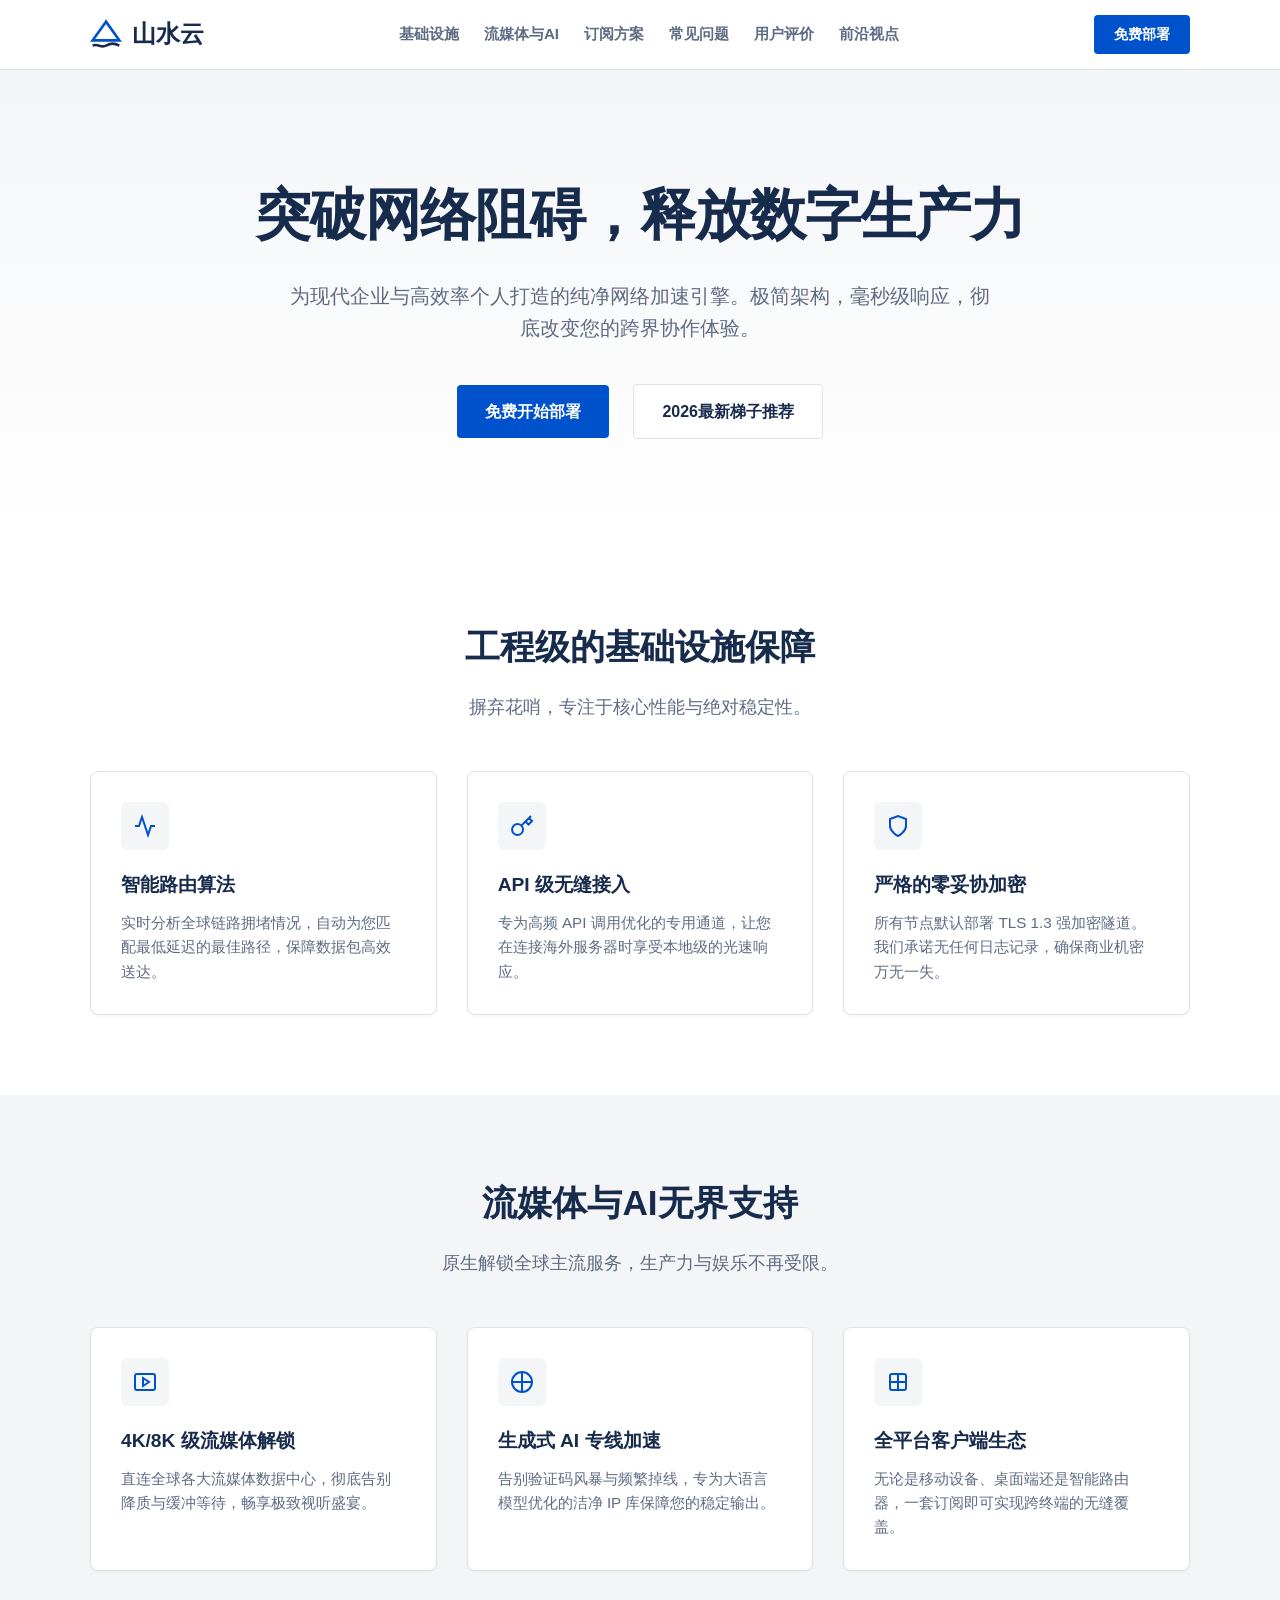
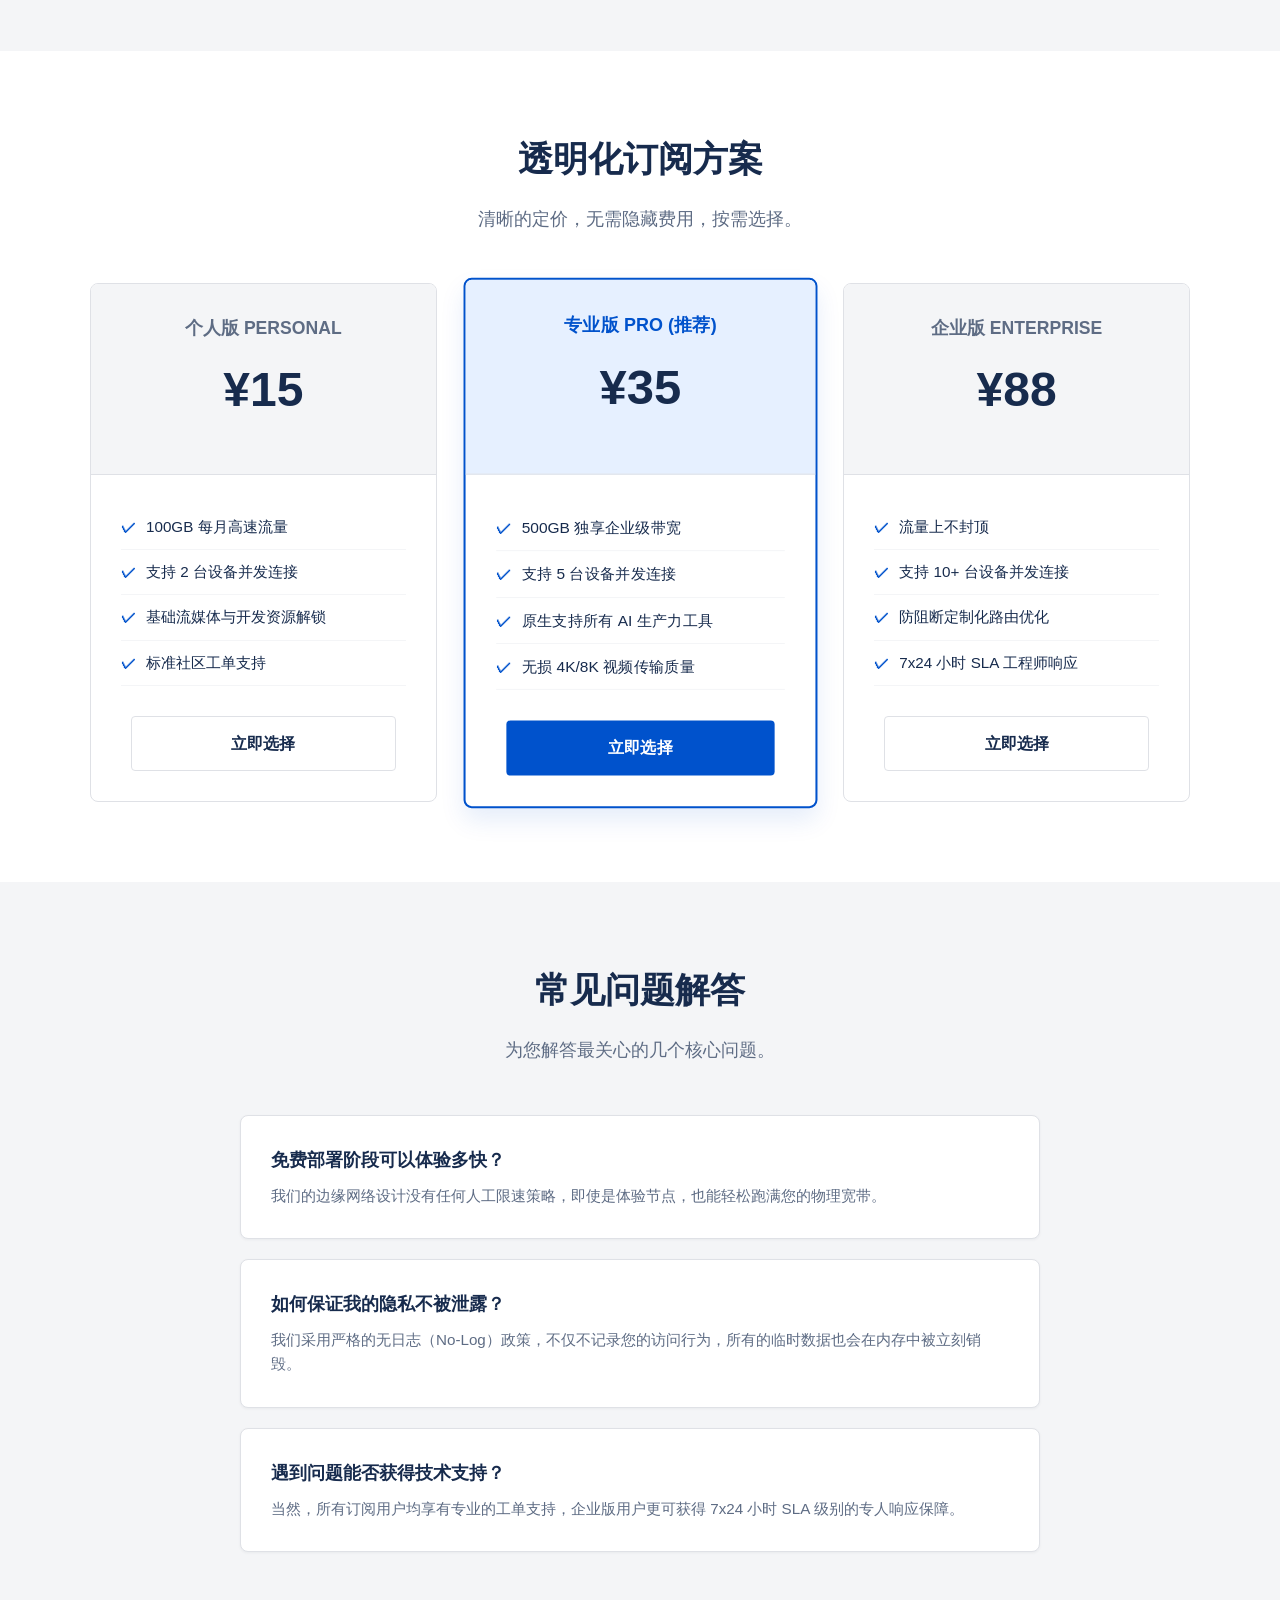
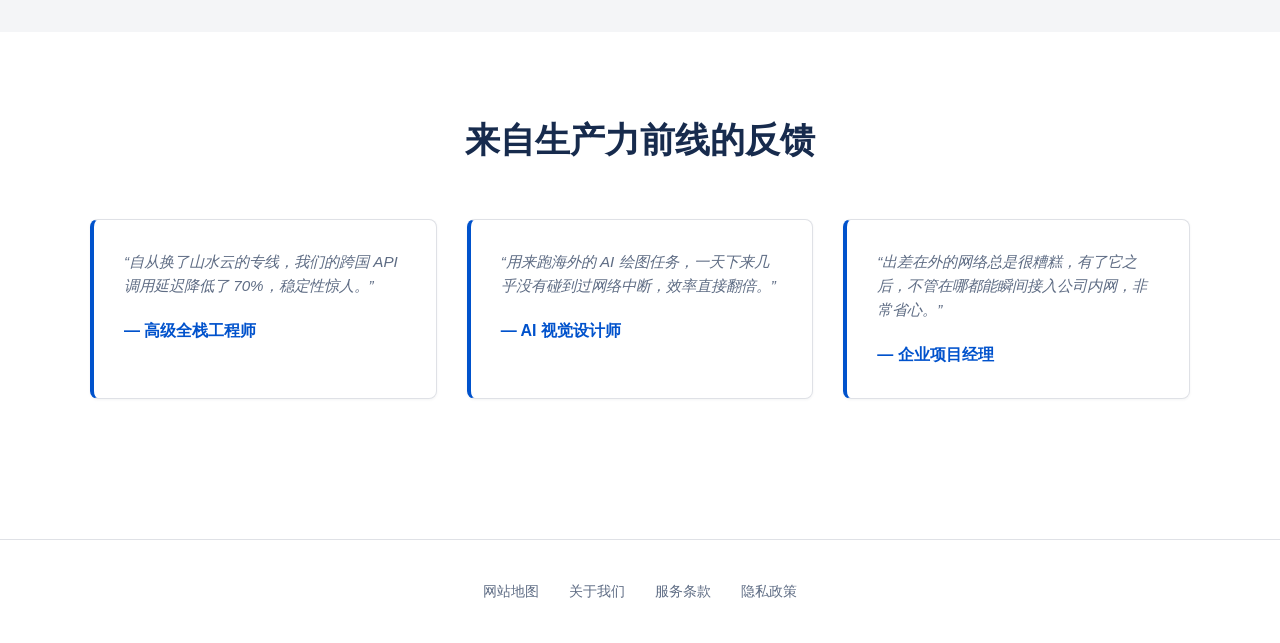
==== index.html @ 3bf4a85d "Initial commit - SEO optimized landing pages" ====
﻿<!DOCTYPE html>
<html lang="zh-CN">
<head>
    <meta charset="UTF-8">
    <meta name="viewport" content="width=device-width, initial-scale=1.0">
    
    <link rel="stylesheet" href="style.css">
    <title>山水云 - 专为跨国协作与研发团队打造的企业级网络基石</title>
    <meta name="description" content="山水云提供工程级的网络加速体验。专为研发团队、跨国企业打造，支持极速秒开、流媒体解锁。基于零信任架构与智能路由，为您提供2026年稳定可靠的机场推荐首选方案。">
    <meta name="keywords" content="山水云, 企业级网络加速, 跨国网络优化, 极速秒开, 零信任网络, 机场推荐">
    <meta property="og:title" content="山水云 - 专为跨国协作与研发团队打造的企业级网络基石">
    <meta property="og:description" content="山水云提供工程级的网络加速体验。专为研发团队、跨国企业打造，支持极速秒开、流媒体解锁。基于零信任架构与智能路由，为您提供2026年稳定可靠的机场推荐首选方案。">
    <meta property="og:type" content="website">
    <meta property="og:url" content="https://shanshuicloud.click/">
    <meta property="og:image" content="https://shanshuicloud.click/og-image.jpg">
    <script type="application/ld+json">
    {
      "@context": "https://schema.org/",
      "@type": "Product",
      "name": "山水云",
      "description": "山水云提供工程级的网络加速体验。专为研发团队、跨国企业打造，支持极速秒开、流媒体解锁。基于零信任架构与智能路由，为您提供2026年稳定可靠的机场推荐首选方案。",
      "brand": { "@type": "Brand", "name": "山水云" },
      "offers": { "@type": "AggregateOffer", "lowPrice": "15.00", "highPrice": "88.00", "priceCurrency": "CNY" }
    }
    </script>
</head>
<body>
    <header class="top-nav">
        <div class="container nav-inner">
            <a href="index.html" class="logo-block">
                <svg class="logo-icon" viewBox="0 0 24 24" fill="none" stroke="#0052CC" stroke-width="2"><title>山水云</title>
                    <path d="M12 2L2 16h20L12 2z"/>
                    <path d="M2 20c4-2 6 2 10 0s6-2 10 0" stroke="#172B4D"/>
                </svg>
                山水云
            </a>
            <nav class="main-menu">
                <a href="#features">基础设施</a>
                <a href="#media-ai">流媒体与AI</a>
                <a href="#pricing">订阅方案</a>
                <a href="#faq">常见问题</a>
                <a href="#testimonials">用户评价</a>
                <a href="insights.html">前沿视点</a>
            </nav>
            <a href="https://ww012.twilightaff.com/#/?code=A56DH1Af" rel="nofollow" target="_blank" class="btn-nav-cta">免费部署</a>
        </div>
    </header>

    <main>
        <section class="hero-clean">
            <div class="container">
                <h1>突破网络阻碍，释放数字生产力</h1>
                <p>为现代企业与高效率个人打造的纯净网络加速引擎。极简架构，毫秒级响应，彻底改变您的跨界协作体验。</p>
                <div>
                    <a href="https://ww012.twilightaff.com/#/?code=A56DH1Af" rel="nofollow" target="_blank" class="btn-saas btn-primary">免费开始部署</a>
                    <a href="https://tizilab.net/paihang/" target="_blank" class="btn-saas btn-seo">2026最新梯子推荐</a>
                </div>
            </div>
        </section>

        <!-- Core Features -->
        <section id="features" class="section">
            <div class="container">
                <div class="section-head">
                    <h2>工程级的基础设施保障</h2>
                    <p>摒弃花哨，专注于核心性能与绝对稳定性。</p>
                </div>
                <div class="grid-3">
                    <div class="saas-card">
                        <div class="icon-wrap"><svg width="24" height="24" viewBox="0 0 24 24" fill="none" stroke="#0052CC" stroke-width="2"><polyline points="22 12 18 12 15 21 9 3 6 12 2 12"></polyline></svg></div>
                        <h3>智能路由算法</h3>
                        <p>实时分析全球链路拥堵情况，自动为您匹配最低延迟的最佳路径，保障数据包高效送达。</p>
                    </div>
                    <div class="saas-card">
                        <div class="icon-wrap"><svg width="24" height="24" viewBox="0 0 24 24" fill="none" stroke="#0052CC" stroke-width="2"><path d="M21 2l-2 2m-7.61 7.61a5.5 5.5 0 1 1-7.778 7.778 5.5 5.5 0 0 1 7.777-7.777zm0 0L15.5 7.5m0 0l3 3L22 7l-3-3m-3.5 3.5L19 4"></path></svg></div>
                        <h3>API 级无缝接入</h3>
                        <p>专为高频 API 调用优化的专用通道，让您在连接海外服务器时享受本地级的光速响应。</p>
                    </div>
                    <div class="saas-card">
                        <div class="icon-wrap"><svg width="24" height="24" viewBox="0 0 24 24" fill="none" stroke="#0052CC" stroke-width="2"><path d="M12 22s8-4 8-10V5l-8-3-8 3v7c0 6 8 10 8 10z"></path></svg></div>
                        <h3>严格的零妥协加密</h3>
                        <p>所有节点默认部署 TLS 1.3 强加密隧道。我们承诺无任何日志记录，确保商业机密万无一失。</p>
                    </div>
                </div>
            </div>
        </section>

        <!-- Streaming and AI -->
        <section id="media-ai" class="section" style="background: var(--bg-light);">
            <div class="container">
                <div class="section-head">
                    <h2>流媒体与AI无界支持</h2>
                    <p>原生解锁全球主流服务，生产力与娱乐不再受限。</p>
                </div>
                <div class="grid-3">
                    <div class="saas-card">
                        <div class="icon-wrap"><svg width="24" height="24" viewBox="0 0 24 24" fill="none" stroke="#0052CC" stroke-width="2"><rect x="2" y="4" width="20" height="16" rx="2"/><polygon points="10 8 16 12 10 16 10 8"/></svg></div>
                        <h3>4K/8K 级流媒体解锁</h3>
                        <p>直连全球各大流媒体数据中心，彻底告别降质与缓冲等待，畅享极致视听盛宴。</p>
                    </div>
                    <div class="saas-card">
                        <div class="icon-wrap"><svg width="24" height="24" viewBox="0 0 24 24" fill="none" stroke="#0052CC" stroke-width="2"><circle cx="12" cy="12" r="10"/><path d="M12 2v20M2 12h20"/></svg></div>
                        <h3>生成式 AI 专线加速</h3>
                        <p>告别验证码风暴与频繁掉线，专为大语言模型优化的洁净 IP 库保障您的稳定输出。</p>
                    </div>
                    <div class="saas-card">
                        <div class="icon-wrap"><svg width="24" height="24" viewBox="0 0 24 24" fill="none" stroke="#0052CC" stroke-width="2"><rect x="4" y="4" width="16" height="16" rx="2"/><path d="M4 12h16M12 4v16"/></svg></div>
                        <h3>全平台客户端生态</h3>
                        <p>无论是移动设备、桌面端还是智能路由器，一套订阅即可实现跨终端的无缝覆盖。</p>
                    </div>
                </div>
            </div>
        </section>

        <!-- Pricing -->
        <section id="pricing" class="section">
            <div class="container">
                <div class="section-head">
                    <h2>透明化订阅方案</h2>
                    <p>清晰的定价，无需隐藏费用，按需选择。</p>
                </div>
                <div class="grid-3">
                    <div class="pricing-tier">
                        <div class="tier-head">
                            <div class="tier-name">个人版 Personal</div>
                            <div class="tier-price">¥15</div>
                        </div>
                        <div class="tier-body">
                            <ul>
                                <li>100GB 每月高速流量</li>
                                <li>支持 2 台设备并发连接</li>
                                <li>基础流媒体与开发资源解锁</li>
                                <li>标准社区工单支持</li>
                            </ul>
                            <a href="https://ww012.twilightaff.com/#/?code=A56DH1Af" rel="nofollow" target="_blank" class="btn-saas btn-seo" style="display:block; text-align:center;">立即选择</a>
                        </div>
                    </div>
                    <div class="pricing-tier popular">
                        <div class="tier-head">
                            <div class="tier-name" style="color:var(--tech-blue)">专业版 Pro (推荐)</div>
                            <div class="tier-price">¥35</div>
                        </div>
                        <div class="tier-body">
                            <ul>
                                <li>500GB 独享企业级带宽</li>
                                <li>支持 5 台设备并发连接</li>
                                <li>原生支持所有 AI 生产力工具</li>
                                <li>无损 4K/8K 视频传输质量</li>
                            </ul>
                            <a href="https://ww012.twilightaff.com/#/?code=A56DH1Af" rel="nofollow" target="_blank" class="btn-saas btn-primary" style="display:block; text-align:center;">立即选择</a>
                        </div>
                    </div>
                    <div class="pricing-tier">
                        <div class="tier-head">
                            <div class="tier-name">企业版 Enterprise</div>
                            <div class="tier-price">¥88</div>
                        </div>
                        <div class="tier-body">
                            <ul>
                                <li>流量上不封顶</li>
                                <li>支持 10+ 台设备并发连接</li>
                                <li>防阻断定制化路由优化</li>
                                <li>7x24 小时 SLA 工程师响应</li>
                            </ul>
                            <a href="https://ww012.twilightaff.com/#/?code=A56DH1Af" rel="nofollow" target="_blank" class="btn-saas btn-seo" style="display:block; text-align:center;">立即选择</a>
                        </div>
                    </div>
                </div>
            </div>
        </section>

        <!-- FAQ -->
        <section id="faq" class="section" style="background: var(--bg-light);">
            <div class="container">
                <div class="section-head">
                    <h2>常见问题解答</h2>
                    <p>为您解答最关心的几个核心问题。</p>
                </div>
                <div style="max-width: 800px; margin: 0 auto; display: flex; flex-direction: column; gap: 20px;">
                    <div class="saas-card">
                        <h4 style="margin: 0 0 10px; font-size: 1.1rem;">免费部署阶段可以体验多快？</h4>
                        <p>我们的边缘网络设计没有任何人工限速策略，即使是体验节点，也能轻松跑满您的物理宽带。</p>
                    </div>
                    <div class="saas-card">
                        <h4 style="margin: 0 0 10px; font-size: 1.1rem;">如何保证我的隐私不被泄露？</h4>
                        <p>我们采用严格的无日志（No-Log）政策，不仅不记录您的访问行为，所有的临时数据也会在内存中被立刻销毁。</p>
                    </div>
                    <div class="saas-card">
                        <h4 style="margin: 0 0 10px; font-size: 1.1rem;">遇到问题能否获得技术支持？</h4>
                        <p>当然，所有订阅用户均享有专业的工单支持，企业版用户更可获得 7x24 小时 SLA 级别的专人响应保障。</p>
                    </div>
                </div>
            </div>
        </section>

        <!-- Testimonials -->
        <section id="testimonials" class="section">
            <div class="container">
                <div class="section-head">
                    <h2>来自生产力前线的反馈</h2>
                </div>
                <div class="grid-3">
                    <div class="saas-card" style="border-left: 4px solid var(--tech-blue);">
                        <p style="font-style: italic; margin-bottom: 20px;">“自从换了山水云的专线，我们的跨国 API 调用延迟降低了 70%，稳定性惊人。”</p>
                        <h4 style="margin: 0; color: var(--tech-blue);">— 高级全栈工程师</h4>
                    </div>
                    <div class="saas-card" style="border-left: 4px solid var(--tech-blue);">
                        <p style="font-style: italic; margin-bottom: 20px;">“用来跑海外的 AI 绘图任务，一天下来几乎没有碰到过网络中断，效率直接翻倍。”</p>
                        <h4 style="margin: 0; color: var(--tech-blue);">— AI 视觉设计师</h4>
                    </div>
                    <div class="saas-card" style="border-left: 4px solid var(--tech-blue);">
                        <p style="font-style: italic; margin-bottom: 20px;">“出差在外的网络总是很糟糕，有了它之后，不管在哪都能瞬间接入公司内网，非常省心。”</p>
                        <h4 style="margin: 0; color: var(--tech-blue);">— 企业项目经理</h4>
                    </div>
                </div>
            </div>
        </section>

    </main>

    <footer class="footer-clean">
        <div class="container footer-links">
            <a href="sitemap.html" target="_blank">网站地图</a>
            <a href="about.html" target="_blank">关于我们</a>
            <a href="terms.html" target="_blank">服务条款</a>
            <a href="privacy.html" target="_blank">隐私政策</a>
        </div>
    </footer>
</body>
</html>
---- style.css ----
/* E:\1落地页\落地页\山水云\shanshuicloud.click\style.css */
:root {
    --tech-blue: #0052CC;
    --tech-blue-hover: #0043A6;
    --bg-light: #F4F5F7;
    --text-main: #172B4D;
    --text-muted: #5E6C84;
    --border: #DFE1E6;
}
* { box-sizing: border-box; }
body {
    margin: 0; padding: 0;
    font-family: -apple-system, BlinkMacSystemFont, "Segoe UI", Roboto, Helvetica, Arial, sans-serif;
    background-color: white;
    color: var(--text-main);
    line-height: 1.6;
}
a { text-decoration: none; color: var(--tech-blue); }
.container { max-width: 1140px; margin: 0 auto; padding: 0 20px; }

/* Clean SaaS Header */
.top-nav { position: sticky; top: 0; z-index: 1000; padding: 15px 0; border-bottom: 1px solid var(--border); background: rgba(255,255,255,0.95); backdrop-filter: blur(10px); }
.nav-inner { display: flex; justify-content: space-between; align-items: center; width: 100%; }
.logo-block { display: flex; align-items: center; gap: 10px; font-weight: 700; font-size: 24px; color: var(--text-main); }
.logo-icon { width: 32px; height: 32px; }
.main-menu { display: flex; gap: 25px; align-items: center; }
.main-menu a { color: var(--text-muted); font-weight: 600; font-size: 0.95rem; transition: color 0.2s; }
.main-menu a:hover { color: var(--tech-blue); }
.btn-nav-cta { background: var(--tech-blue); color: white; padding: 8px 20px; border-radius: 4px; font-weight: 700; font-size: 0.9rem; transition: 0.2s; }
.btn-nav-cta:hover { background: var(--tech-blue-hover); color: white; box-shadow: 0 4px 12px rgba(0,82,204,0.3); }
@media (max-width: 768px) { .main-menu { display: none; } }

/* Hero */
.hero-clean { padding: 100px 0; background: linear-gradient(180deg, var(--bg-light) 0%, white 100%); text-align: center; }
.hero-clean h1 { font-size: 3.5rem; letter-spacing: -1px; margin: 0 0 20px; font-weight: 800; color: var(--text-main); }
.hero-clean p { font-size: 1.25rem; color: var(--text-muted); max-width: 700px; margin: 0 auto 40px; }

/* Buttons */
.btn-saas { display: inline-block; padding: 14px 28px; font-size: 1rem; font-weight: 600; border-radius: 4px; transition: background 0.2s, box-shadow 0.2s; margin: 0 10px; }
.btn-primary { background: var(--tech-blue); color: white; border: none; }
.btn-primary:hover { background: var(--tech-blue-hover); color: white; box-shadow: 0 4px 12px rgba(0,82,204,0.3); }
.btn-seo { background: white; color: var(--text-main); border: 1px solid var(--border); }
.btn-seo:hover { background: var(--bg-light); box-shadow: 0 2px 5px rgba(0,0,0,0.05); }

/* Section Standard */
.section { padding: 80px 0; }
.section-head { text-align: center; margin-bottom: 50px; }
.section-head h2 { font-size: 2.2rem; margin: 0 0 10px; }
.section-head p { color: var(--text-muted); font-size: 1.1rem; }

/* Precision Grid */
.grid-3 { display: grid; grid-template-columns: repeat(auto-fit, minmax(300px, 1fr)); gap: 30px; }
.saas-card {
    background: white; border: 1px solid var(--border); border-radius: 8px; padding: 30px;
    box-shadow: 0 1px 3px rgba(9, 30, 66, 0.05); transition: transform 0.2s, box-shadow 0.2s;
}
.saas-card:hover { transform: translateY(-3px); box-shadow: 0 8px 16px rgba(9, 30, 66, 0.1); }
.icon-wrap { width: 48px; height: 48px; background: var(--bg-light); border-radius: 6px; display: flex; align-items: center; justify-content: center; margin-bottom: 20px; }
.saas-card h3 { font-size: 1.2rem; margin: 0 0 10px; }
.saas-card p { color: var(--text-muted); margin: 0; font-size: 0.95rem; }

/* Pricing */
.pricing-tier { border: 1px solid var(--border); border-radius: 8px; overflow: hidden; display: flex; flex-direction: column; background: white; }
.pricing-tier.popular { border: 2px solid var(--tech-blue); transform: scale(1.02); box-shadow: 0 12px 24px rgba(0,82,204,0.1); }
.tier-head { padding: 30px; text-align: center; border-bottom: 1px solid var(--border); background: var(--bg-light); }
.pricing-tier.popular .tier-head { background: #E6F0FF; }
.tier-name { font-size: 1.1rem; font-weight: 700; color: var(--text-muted); text-transform: uppercase; margin-bottom: 10px; }
.tier-price { font-size: 3rem; font-weight: 800; color: var(--text-main); margin-bottom: 15px; }
.tier-body { padding: 30px; flex: 1; }
.tier-body ul { list-style: none; padding: 0; margin: 0 0 30px; }
.tier-body li { padding: 10px 0; color: var(--text-main); display: flex; align-items: center; gap: 10px; font-size: 0.95rem; border-bottom: 1px solid var(--bg-light); }
.tier-body li::before { content: '✓'; color: var(--tech-blue); font-weight: bold; }

/* Simple Footer */
.footer-clean { border-top: 1px solid var(--border); padding: 40px 0; margin-top: 60px; }
.footer-links { display: flex; justify-content: center; gap: 30px; }
.footer-links a { color: var(--text-muted); font-size: 0.9rem; }
.footer-links a:hover { color: var(--tech-blue); }

@media (max-width: 768px) {
    .hero-clean h1 { font-size: 2.2rem; }
    .btn-saas { display: block; width: 100%; margin: 10px 0; }
    .pricing-tier.popular { transform: none; }
}

.article-body a { color: #0052CC; text-decoration: underline; font-weight: bold; }
.article-body a:visited { color: #0052CC; }
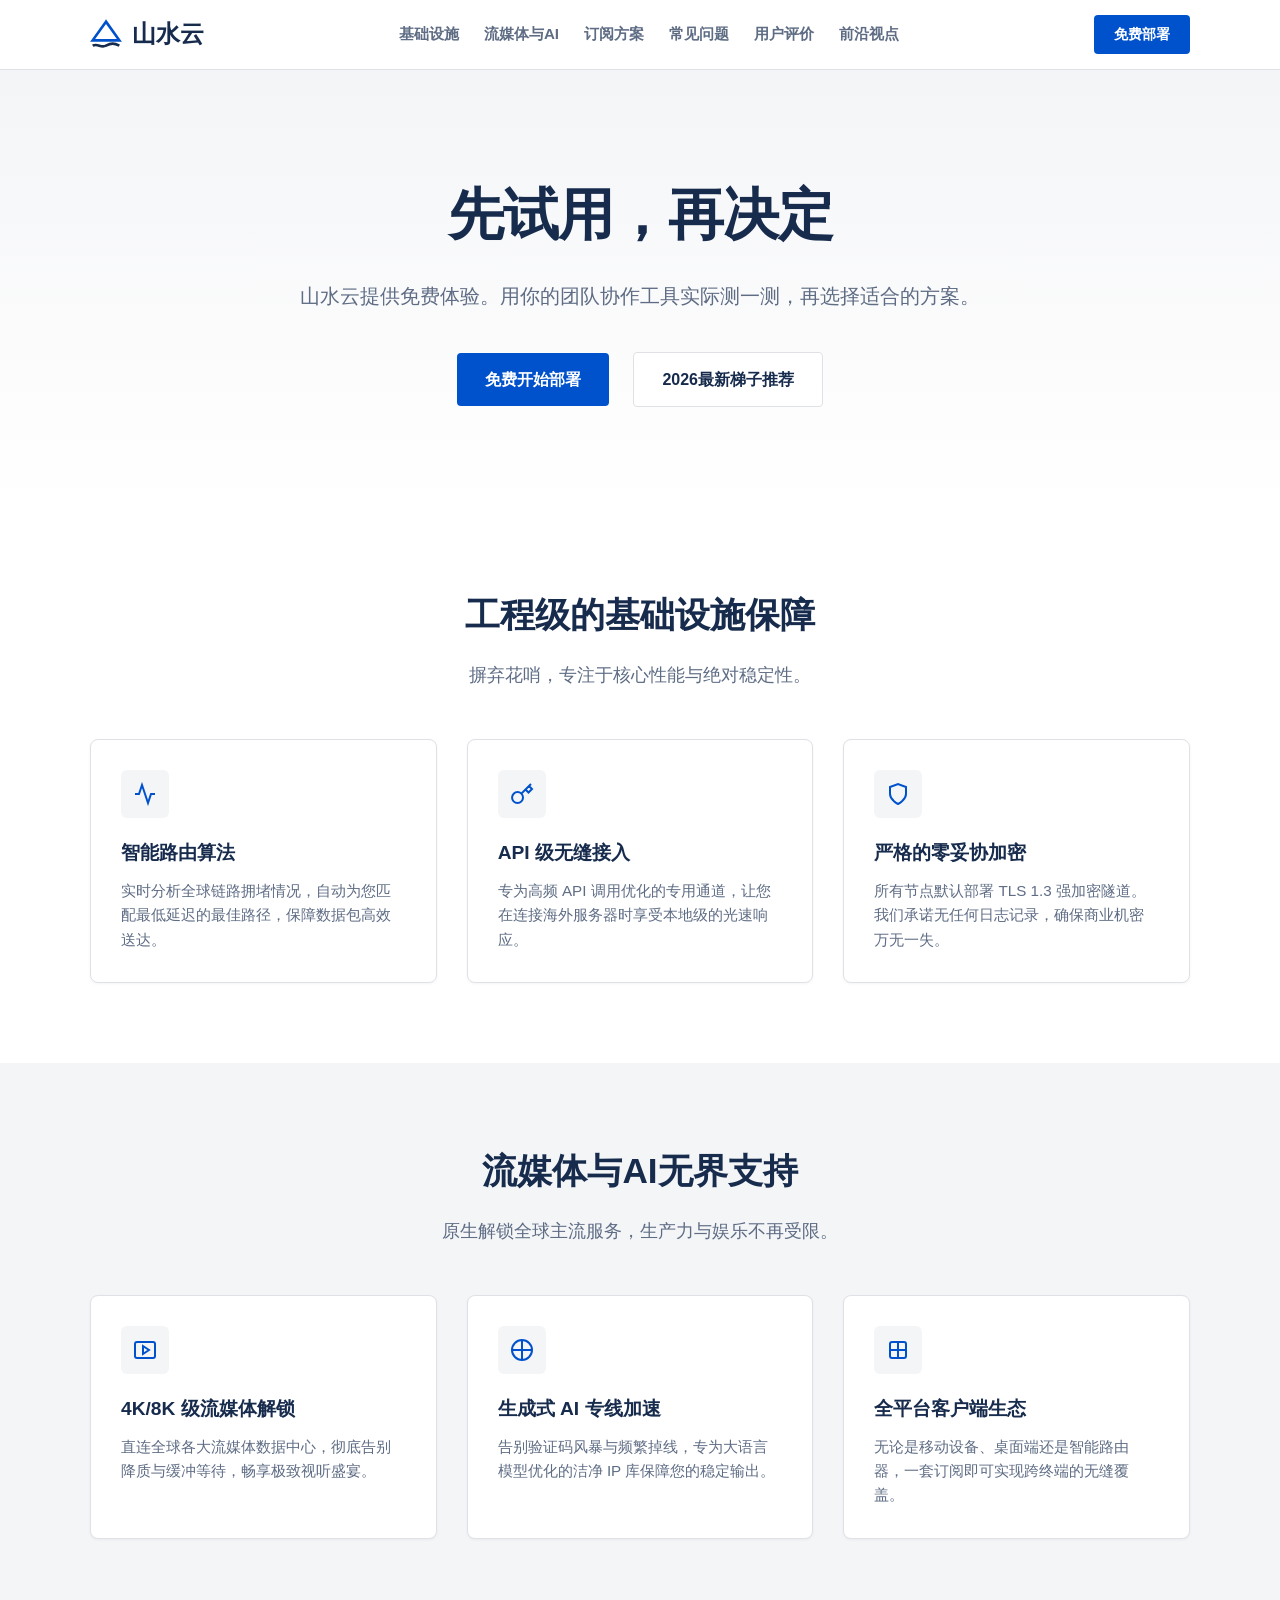
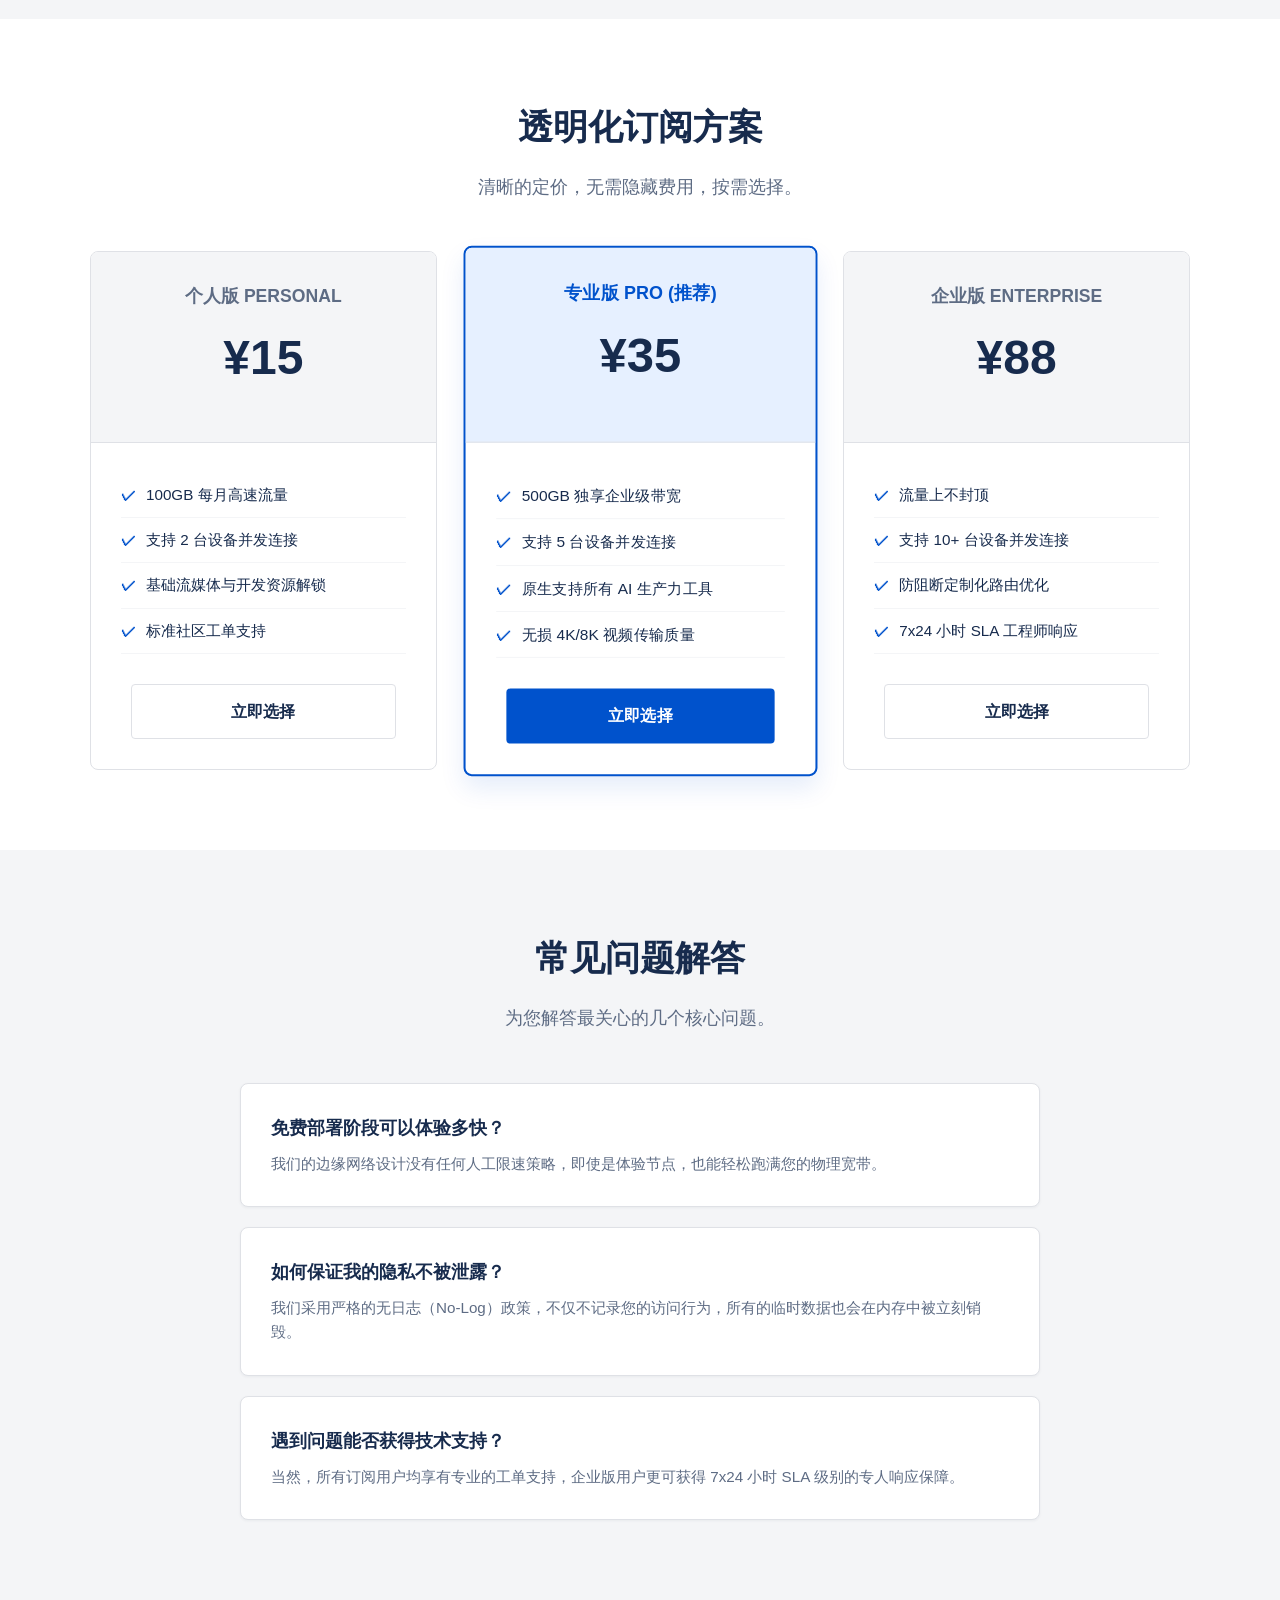
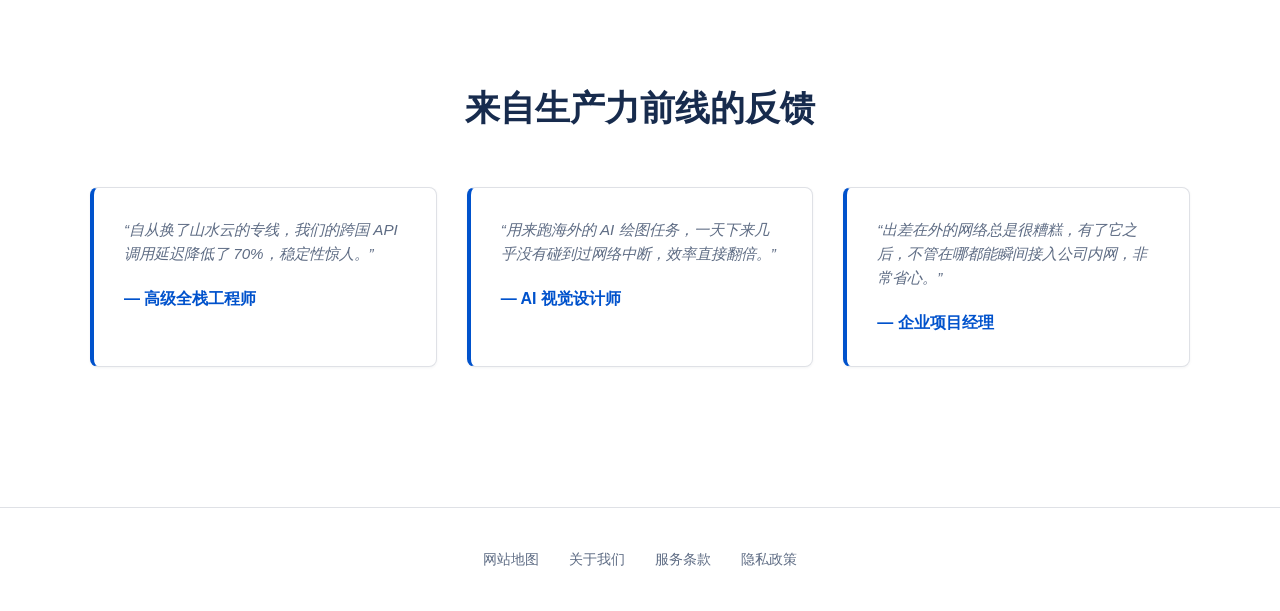
==== commit 894cbd59: "Update blog hyperlinks to dajichang.mom" ====
--- a/index.html
+++ b/index.html
@@ -1,15 +1,15 @@
-﻿<!DOCTYPE html>
+<!DOCTYPE html>
 <html lang="zh-CN">
 <head>
     <meta charset="UTF-8">
     <meta name="viewport" content="width=device-width, initial-scale=1.0">
     
     <link rel="stylesheet" href="style.css">
-    <title>山水云 - 专为跨国协作与研发团队打造的企业级网络基石</title>
-    <meta name="description" content="山水云提供工程级的网络加速体验。专为研发团队、跨国企业打造，支持极速秒开、流媒体解锁。基于零信任架构与智能路由，为您提供2026年稳定可靠的机场推荐首选方案。">
-    <meta name="keywords" content="山水云, 企业级网络加速, 跨国网络优化, 极速秒开, 零信任网络, 机场推荐">
-    <meta property="og:title" content="山水云 - 专为跨国协作与研发团队打造的企业级网络基石">
-    <meta property="og:description" content="山水云提供工程级的网络加速体验。专为研发团队、跨国企业打造，支持极速秒开、流媒体解锁。基于零信任架构与智能路由，为您提供2026年稳定可靠的机场推荐首选方案。">
+    <title>山水云 - 团队协作与网站运营的加速服务 | 免费体验与实用指南</title>
+    <meta name="description" content="山水云面向团队协作与网站运营者。提供免费体验，站内有通知设置、网页速度指标、图片压缩、云区域选择和文档权限管理等指南。">
+    <meta name="keywords" content="山水云, 机场推荐, 免费体验, 团队协作, Core Web Vitals, 图片压缩, 云区域选择">
+    <meta property="og:title" content="山水云 - 团队协作与网站运营的加速服务 | 免费体验与实用指南">
+    <meta property="og:description" content="山水云面向团队协作与网站运营者。提供免费体验，站内有通知设置、网页速度指标、图片压缩、云区域选择和文档权限管理等指南。">
     <meta property="og:type" content="website">
     <meta property="og:url" content="https://shanshuicloud.click/">
     <meta property="og:image" content="https://shanshuicloud.click/og-image.jpg">
@@ -49,11 +49,11 @@
     <main>
         <section class="hero-clean">
             <div class="container">
-                <h1>突破网络阻碍，释放数字生产力</h1>
-                <p>为现代企业与高效率个人打造的纯净网络加速引擎。极简架构，毫秒级响应，彻底改变您的跨界协作体验。</p>
+                <h1>先试用，再决定</h1>
+                <p>山水云提供免费体验。用你的团队协作工具实际测一测，再选择适合的方案。</p>
                 <div>
                     <a href="https://ww012.twilightaff.com/#/?code=A56DH1Af" rel="nofollow" target="_blank" class="btn-saas btn-primary">免费开始部署</a>
-                    <a href="https://tizilab.net/paihang/" target="_blank" class="btn-saas btn-seo">2026最新梯子推荐</a>
+                    <a href="https://dajichang.mom/" target="_blank" class="btn-saas btn-seo">2026最新梯子推荐</a>
                 </div>
             </div>
         </section>
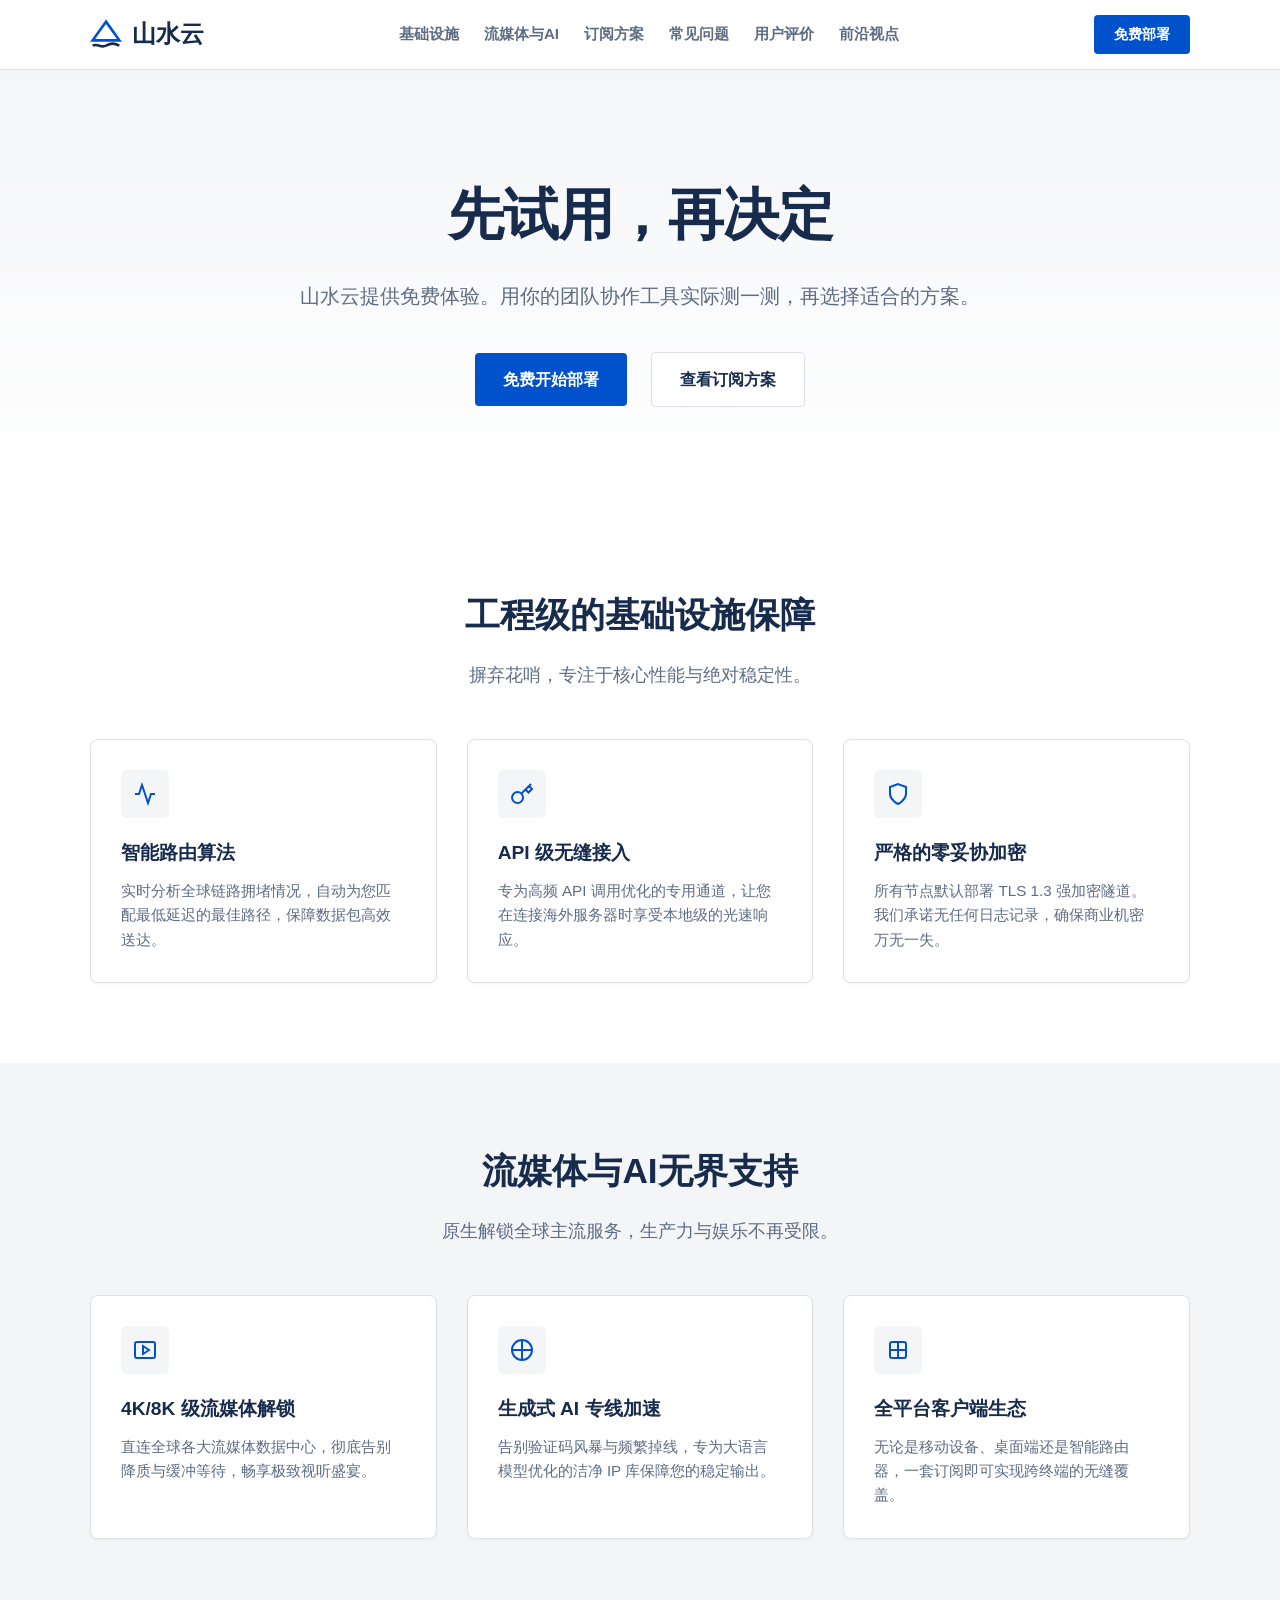
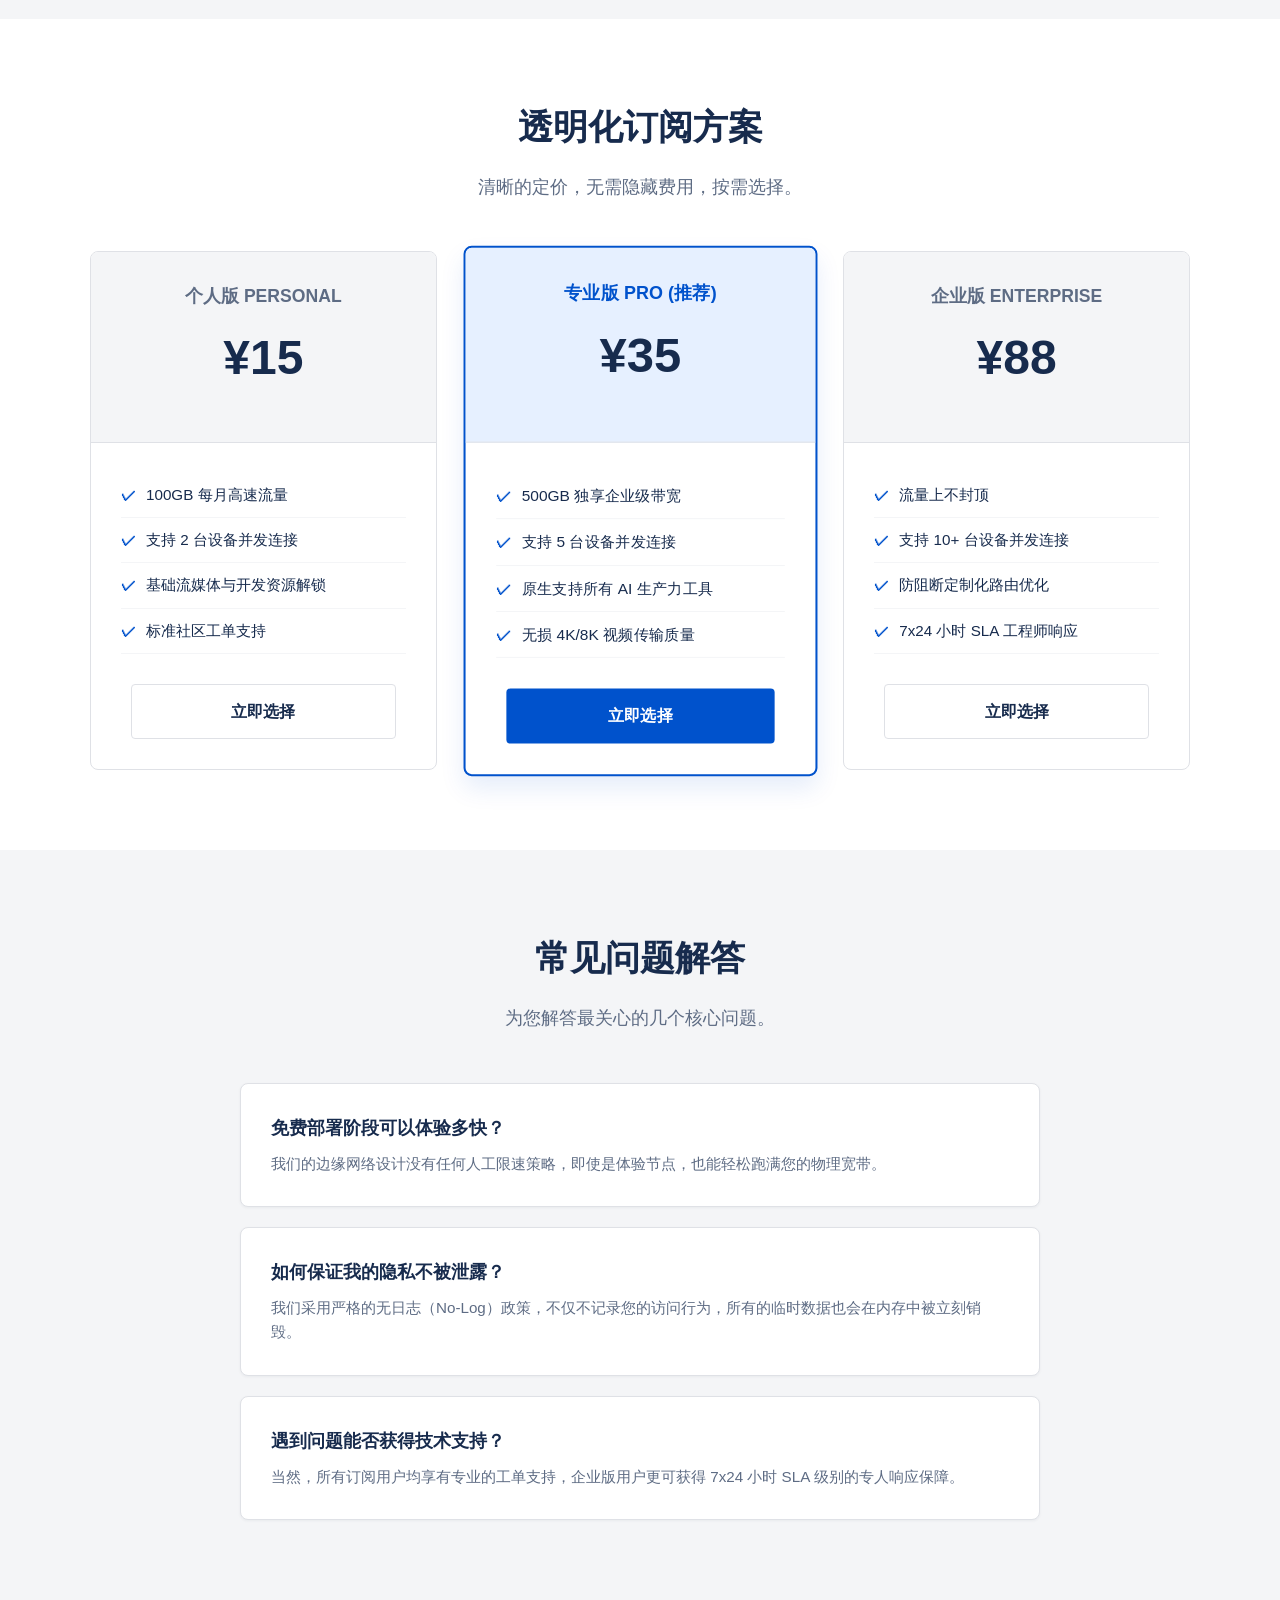
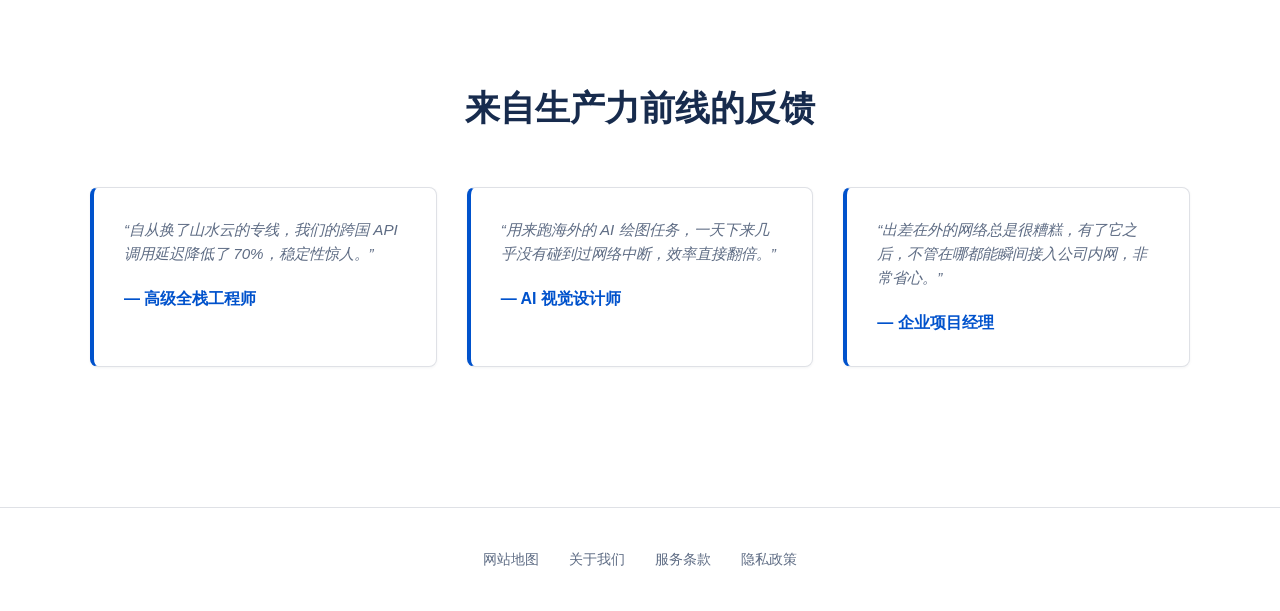
==== commit 5a4aa9f0: "Update hero ladder button to pricing section anchor" ====
--- a/index.html
+++ b/index.html
@@ -53,7 +53,7 @@
                 <p>山水云提供免费体验。用你的团队协作工具实际测一测，再选择适合的方案。</p>
                 <div>
                     <a href="https://ww012.twilightaff.com/#/?code=A56DH1Af" rel="nofollow" target="_blank" class="btn-saas btn-primary">免费开始部署</a>
-                    <a href="https://dajichang.mom/" target="_blank" class="btn-saas btn-seo">2026最新梯子推荐</a>
+                    <a href="#pricing" class="btn-saas btn-seo">查看订阅方案</a>
                 </div>
             </div>
         </section>
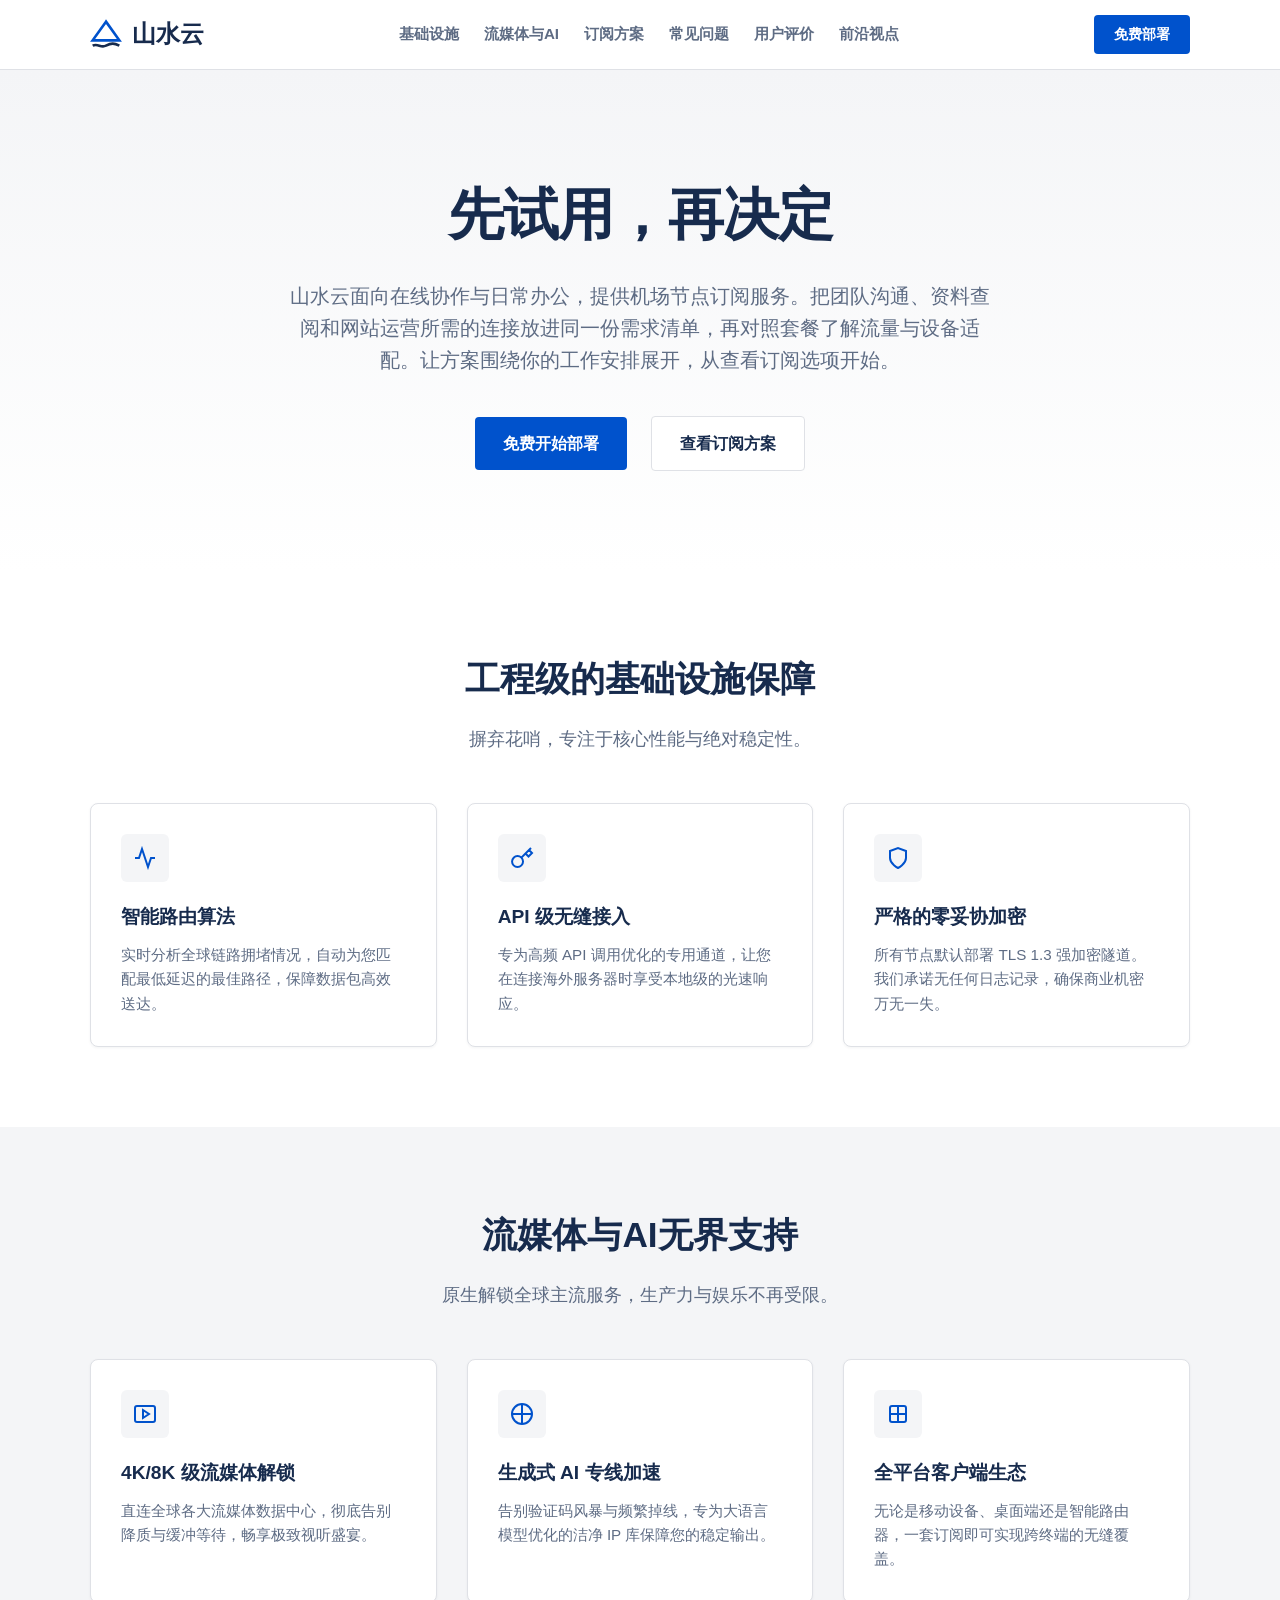
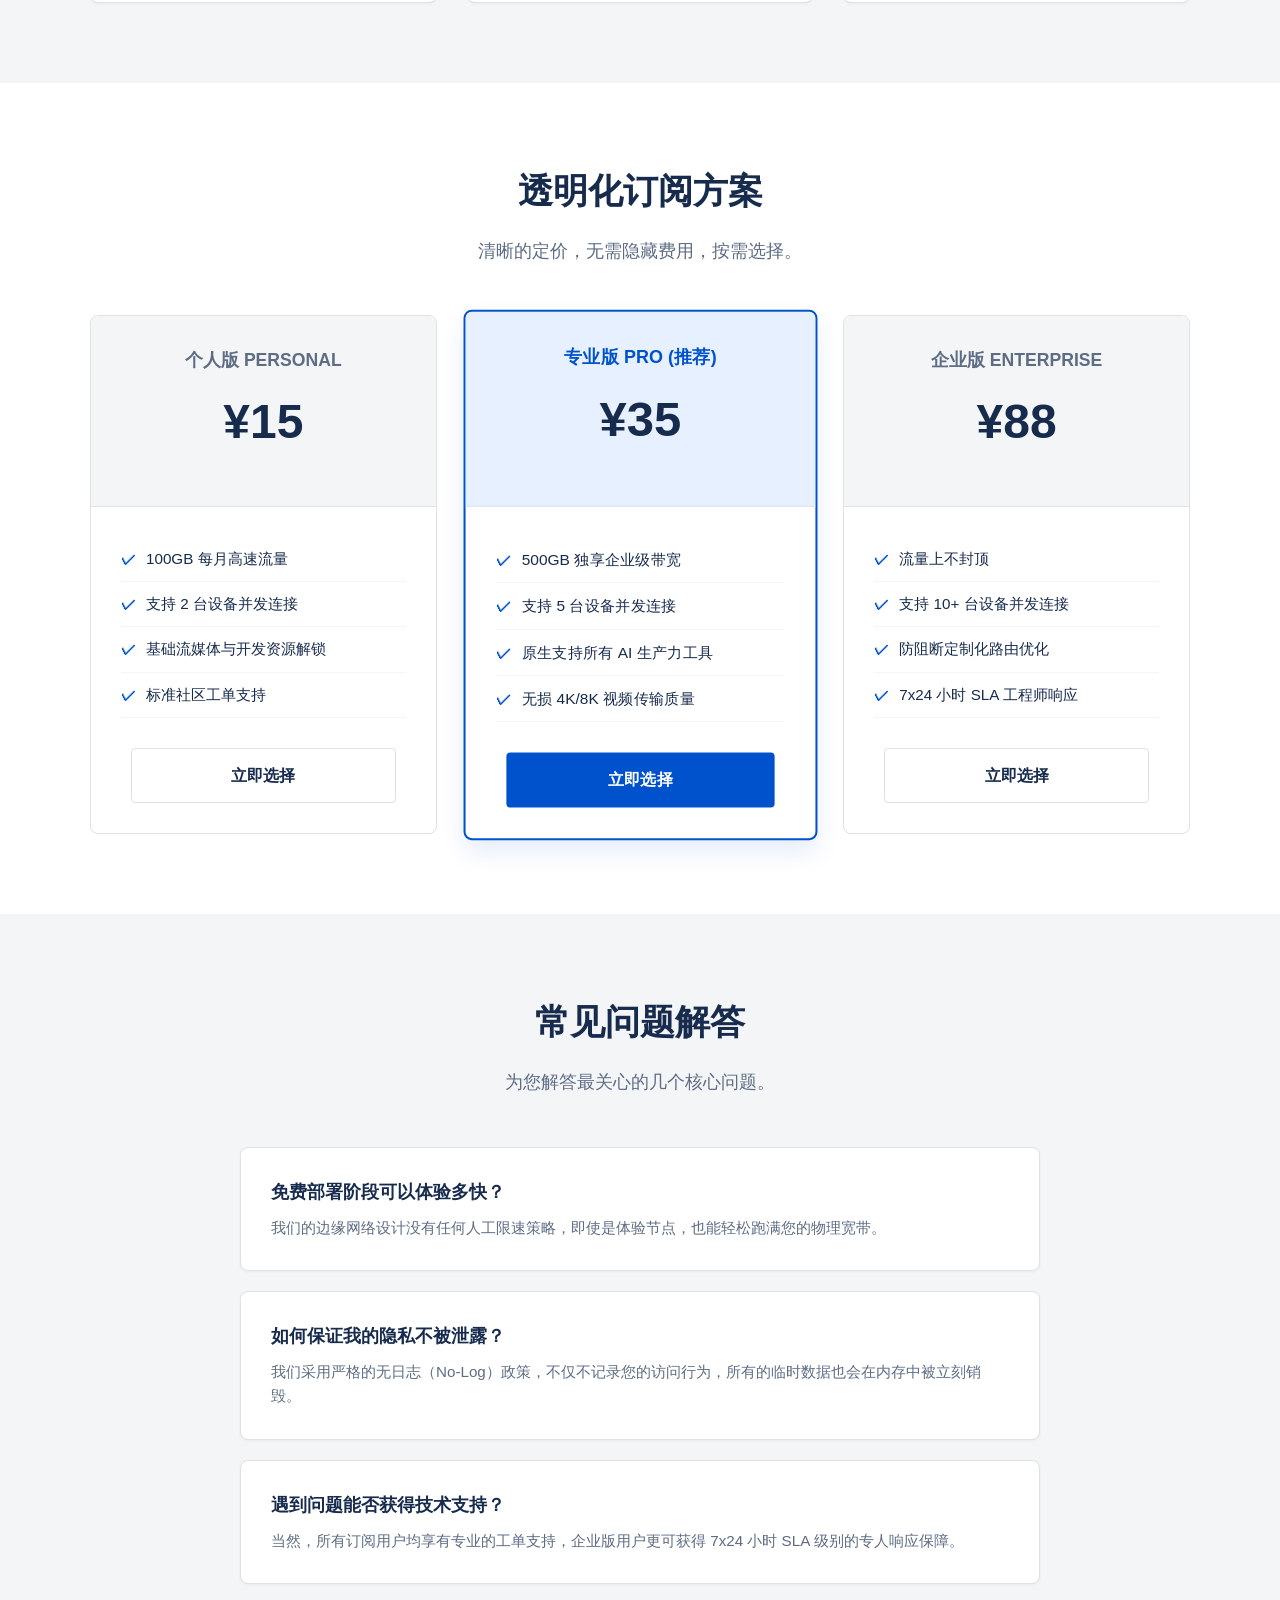
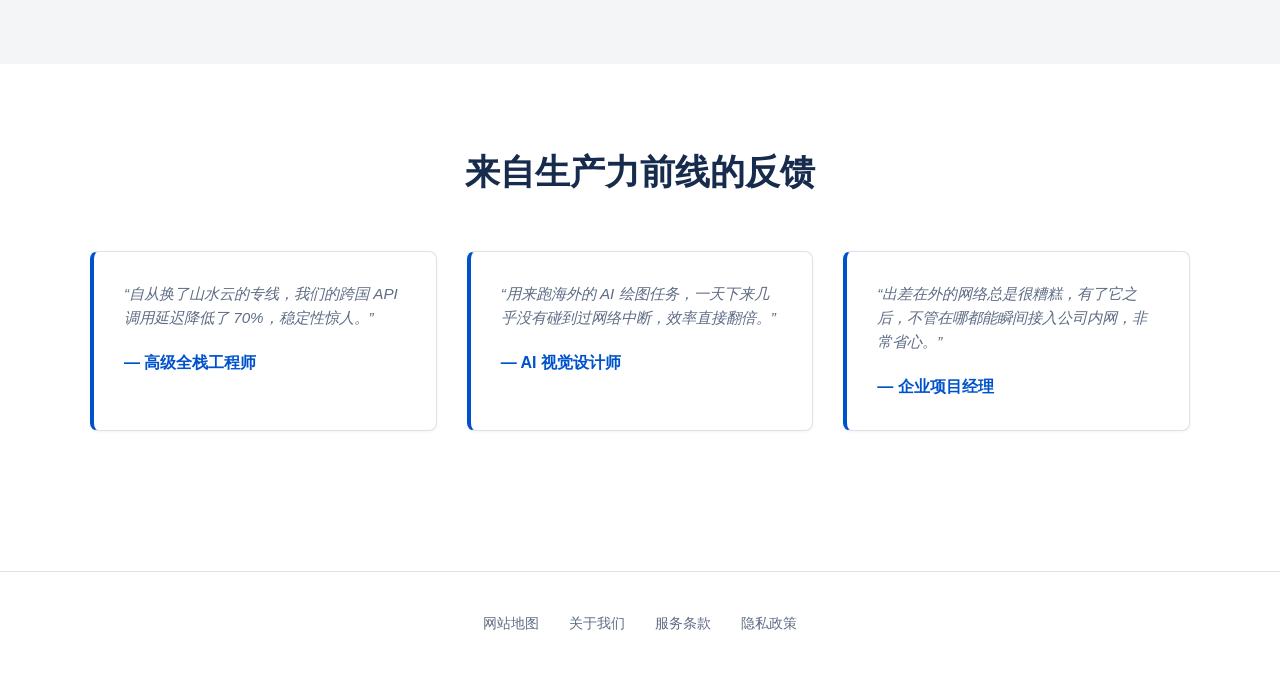
==== commit 3d0758d4: "Restore detailed guides and clarify airport homepage introductions" ====
--- a/index.html
+++ b/index.html
@@ -1,19 +1,19 @@
 <!DOCTYPE html>
+
 <html lang="zh-CN">
 <head>
-    <meta charset="UTF-8">
-    <meta name="viewport" content="width=device-width, initial-scale=1.0">
-    
-    <link rel="stylesheet" href="style.css">
-    <title>山水云 - 团队协作与网站运营的加速服务 | 免费体验与实用指南</title>
-    <meta name="description" content="山水云面向团队协作与网站运营者。提供免费体验，站内有通知设置、网页速度指标、图片压缩、云区域选择和文档权限管理等指南。">
-    <meta name="keywords" content="山水云, 机场推荐, 免费体验, 团队协作, Core Web Vitals, 图片压缩, 云区域选择">
-    <meta property="og:title" content="山水云 - 团队协作与网站运营的加速服务 | 免费体验与实用指南">
-    <meta property="og:description" content="山水云面向团队协作与网站运营者。提供免费体验，站内有通知设置、网页速度指标、图片压缩、云区域选择和文档权限管理等指南。">
-    <meta property="og:type" content="website">
-    <meta property="og:url" content="https://shanshuicloud.click/">
-    <meta property="og:image" content="https://shanshuicloud.click/og-image.jpg">
-    <script type="application/ld+json">
+<meta charset="utf-8"/>
+<meta content="width=device-width, initial-scale=1.0" name="viewport"/>
+<link href="style.css" rel="stylesheet"/>
+<title>山水云 - 团队协作与网站运营的加速服务 | 免费体验与实用指南</title>
+<meta content="山水云面向在线协作与日常办公，提供机场节点订阅服务。把团队沟通、资料查阅和网站运营所需的连接放进同一份需求清单，再对照套餐了解流量与设备适配。让方案围绕你的工作安排展开，从查看订阅选项开始。" name="description"/>
+<meta content="山水云, 机场推荐, 免费体验, 团队协作, Core Web Vitals, 图片压缩, 云区域选择" name="keywords"/>
+<meta content="山水云 - 团队协作与网站运营的加速服务 | 免费体验与实用指南" property="og:title"/>
+<meta content="山水云面向在线协作与日常办公，提供机场节点订阅服务。把团队沟通、资料查阅和网站运营所需的连接放进同一份需求清单，再对照套餐了解流量与设备适配。让方案围绕你的工作安排展开，从查看订阅选项开始。" property="og:description"/>
+<meta content="website" property="og:type"/>
+<meta content="https://shanshuicloud.click/" property="og:url"/>
+<meta content="https://shanshuicloud.click/og-image.jpg" property="og:image"/>
+<script type="application/ld+json">
     {
       "@context": "https://schema.org/",
       "@type": "Product",
@@ -25,207 +25,198 @@
     </script>
 </head>
 <body>
-    <header class="top-nav">
-        <div class="container nav-inner">
-            <a href="index.html" class="logo-block">
-                <svg class="logo-icon" viewBox="0 0 24 24" fill="none" stroke="#0052CC" stroke-width="2"><title>山水云</title>
-                    <path d="M12 2L2 16h20L12 2z"/>
-                    <path d="M2 20c4-2 6 2 10 0s6-2 10 0" stroke="#172B4D"/>
-                </svg>
+<header class="top-nav">
+<div class="container nav-inner">
+<a class="logo-block" href="index.html">
+<svg class="logo-icon" fill="none" stroke="#0052CC" stroke-width="2" viewbox="0 0 24 24"><title>山水云</title>
+<path d="M12 2L2 16h20L12 2z"></path>
+<path d="M2 20c4-2 6 2 10 0s6-2 10 0" stroke="#172B4D"></path>
+</svg>
                 山水云
             </a>
-            <nav class="main-menu">
-                <a href="#features">基础设施</a>
-                <a href="#media-ai">流媒体与AI</a>
-                <a href="#pricing">订阅方案</a>
-                <a href="#faq">常见问题</a>
-                <a href="#testimonials">用户评价</a>
-                <a href="insights.html">前沿视点</a>
-            </nav>
-            <a href="https://ww012.twilightaff.com/#/?code=A56DH1Af" rel="nofollow" target="_blank" class="btn-nav-cta">免费部署</a>
-        </div>
-    </header>
-
-    <main>
-        <section class="hero-clean">
-            <div class="container">
-                <h1>先试用，再决定</h1>
-                <p>山水云提供免费体验。用你的团队协作工具实际测一测，再选择适合的方案。</p>
-                <div>
-                    <a href="https://ww012.twilightaff.com/#/?code=A56DH1Af" rel="nofollow" target="_blank" class="btn-saas btn-primary">免费开始部署</a>
-                    <a href="#pricing" class="btn-saas btn-seo">查看订阅方案</a>
-                </div>
-            </div>
-        </section>
-
-        <!-- Core Features -->
-        <section id="features" class="section">
-            <div class="container">
-                <div class="section-head">
-                    <h2>工程级的基础设施保障</h2>
-                    <p>摒弃花哨，专注于核心性能与绝对稳定性。</p>
-                </div>
-                <div class="grid-3">
-                    <div class="saas-card">
-                        <div class="icon-wrap"><svg width="24" height="24" viewBox="0 0 24 24" fill="none" stroke="#0052CC" stroke-width="2"><polyline points="22 12 18 12 15 21 9 3 6 12 2 12"></polyline></svg></div>
-                        <h3>智能路由算法</h3>
-                        <p>实时分析全球链路拥堵情况，自动为您匹配最低延迟的最佳路径，保障数据包高效送达。</p>
-                    </div>
-                    <div class="saas-card">
-                        <div class="icon-wrap"><svg width="24" height="24" viewBox="0 0 24 24" fill="none" stroke="#0052CC" stroke-width="2"><path d="M21 2l-2 2m-7.61 7.61a5.5 5.5 0 1 1-7.778 7.778 5.5 5.5 0 0 1 7.777-7.777zm0 0L15.5 7.5m0 0l3 3L22 7l-3-3m-3.5 3.5L19 4"></path></svg></div>
-                        <h3>API 级无缝接入</h3>
-                        <p>专为高频 API 调用优化的专用通道，让您在连接海外服务器时享受本地级的光速响应。</p>
-                    </div>
-                    <div class="saas-card">
-                        <div class="icon-wrap"><svg width="24" height="24" viewBox="0 0 24 24" fill="none" stroke="#0052CC" stroke-width="2"><path d="M12 22s8-4 8-10V5l-8-3-8 3v7c0 6 8 10 8 10z"></path></svg></div>
-                        <h3>严格的零妥协加密</h3>
-                        <p>所有节点默认部署 TLS 1.3 强加密隧道。我们承诺无任何日志记录，确保商业机密万无一失。</p>
-                    </div>
-                </div>
-            </div>
-        </section>
-
-        <!-- Streaming and AI -->
-        <section id="media-ai" class="section" style="background: var(--bg-light);">
-            <div class="container">
-                <div class="section-head">
-                    <h2>流媒体与AI无界支持</h2>
-                    <p>原生解锁全球主流服务，生产力与娱乐不再受限。</p>
-                </div>
-                <div class="grid-3">
-                    <div class="saas-card">
-                        <div class="icon-wrap"><svg width="24" height="24" viewBox="0 0 24 24" fill="none" stroke="#0052CC" stroke-width="2"><rect x="2" y="4" width="20" height="16" rx="2"/><polygon points="10 8 16 12 10 16 10 8"/></svg></div>
-                        <h3>4K/8K 级流媒体解锁</h3>
-                        <p>直连全球各大流媒体数据中心，彻底告别降质与缓冲等待，畅享极致视听盛宴。</p>
-                    </div>
-                    <div class="saas-card">
-                        <div class="icon-wrap"><svg width="24" height="24" viewBox="0 0 24 24" fill="none" stroke="#0052CC" stroke-width="2"><circle cx="12" cy="12" r="10"/><path d="M12 2v20M2 12h20"/></svg></div>
-                        <h3>生成式 AI 专线加速</h3>
-                        <p>告别验证码风暴与频繁掉线，专为大语言模型优化的洁净 IP 库保障您的稳定输出。</p>
-                    </div>
-                    <div class="saas-card">
-                        <div class="icon-wrap"><svg width="24" height="24" viewBox="0 0 24 24" fill="none" stroke="#0052CC" stroke-width="2"><rect x="4" y="4" width="16" height="16" rx="2"/><path d="M4 12h16M12 4v16"/></svg></div>
-                        <h3>全平台客户端生态</h3>
-                        <p>无论是移动设备、桌面端还是智能路由器，一套订阅即可实现跨终端的无缝覆盖。</p>
-                    </div>
-                </div>
-            </div>
-        </section>
-
-        <!-- Pricing -->
-        <section id="pricing" class="section">
-            <div class="container">
-                <div class="section-head">
-                    <h2>透明化订阅方案</h2>
-                    <p>清晰的定价，无需隐藏费用，按需选择。</p>
-                </div>
-                <div class="grid-3">
-                    <div class="pricing-tier">
-                        <div class="tier-head">
-                            <div class="tier-name">个人版 Personal</div>
-                            <div class="tier-price">¥15</div>
-                        </div>
-                        <div class="tier-body">
-                            <ul>
-                                <li>100GB 每月高速流量</li>
-                                <li>支持 2 台设备并发连接</li>
-                                <li>基础流媒体与开发资源解锁</li>
-                                <li>标准社区工单支持</li>
-                            </ul>
-                            <a href="https://ww012.twilightaff.com/#/?code=A56DH1Af" rel="nofollow" target="_blank" class="btn-saas btn-seo" style="display:block; text-align:center;">立即选择</a>
-                        </div>
-                    </div>
-                    <div class="pricing-tier popular">
-                        <div class="tier-head">
-                            <div class="tier-name" style="color:var(--tech-blue)">专业版 Pro (推荐)</div>
-                            <div class="tier-price">¥35</div>
-                        </div>
-                        <div class="tier-body">
-                            <ul>
-                                <li>500GB 独享企业级带宽</li>
-                                <li>支持 5 台设备并发连接</li>
-                                <li>原生支持所有 AI 生产力工具</li>
-                                <li>无损 4K/8K 视频传输质量</li>
-                            </ul>
-                            <a href="https://ww012.twilightaff.com/#/?code=A56DH1Af" rel="nofollow" target="_blank" class="btn-saas btn-primary" style="display:block; text-align:center;">立即选择</a>
-                        </div>
-                    </div>
-                    <div class="pricing-tier">
-                        <div class="tier-head">
-                            <div class="tier-name">企业版 Enterprise</div>
-                            <div class="tier-price">¥88</div>
-                        </div>
-                        <div class="tier-body">
-                            <ul>
-                                <li>流量上不封顶</li>
-                                <li>支持 10+ 台设备并发连接</li>
-                                <li>防阻断定制化路由优化</li>
-                                <li>7x24 小时 SLA 工程师响应</li>
-                            </ul>
-                            <a href="https://ww012.twilightaff.com/#/?code=A56DH1Af" rel="nofollow" target="_blank" class="btn-saas btn-seo" style="display:block; text-align:center;">立即选择</a>
-                        </div>
-                    </div>
-                </div>
-            </div>
-        </section>
-
-        <!-- FAQ -->
-        <section id="faq" class="section" style="background: var(--bg-light);">
-            <div class="container">
-                <div class="section-head">
-                    <h2>常见问题解答</h2>
-                    <p>为您解答最关心的几个核心问题。</p>
-                </div>
-                <div style="max-width: 800px; margin: 0 auto; display: flex; flex-direction: column; gap: 20px;">
-                    <div class="saas-card">
-                        <h4 style="margin: 0 0 10px; font-size: 1.1rem;">免费部署阶段可以体验多快？</h4>
-                        <p>我们的边缘网络设计没有任何人工限速策略，即使是体验节点，也能轻松跑满您的物理宽带。</p>
-                    </div>
-                    <div class="saas-card">
-                        <h4 style="margin: 0 0 10px; font-size: 1.1rem;">如何保证我的隐私不被泄露？</h4>
-                        <p>我们采用严格的无日志（No-Log）政策，不仅不记录您的访问行为，所有的临时数据也会在内存中被立刻销毁。</p>
-                    </div>
-                    <div class="saas-card">
-                        <h4 style="margin: 0 0 10px; font-size: 1.1rem;">遇到问题能否获得技术支持？</h4>
-                        <p>当然，所有订阅用户均享有专业的工单支持，企业版用户更可获得 7x24 小时 SLA 级别的专人响应保障。</p>
-                    </div>
-                </div>
-            </div>
-        </section>
-
-        <!-- Testimonials -->
-        <section id="testimonials" class="section">
-            <div class="container">
-                <div class="section-head">
-                    <h2>来自生产力前线的反馈</h2>
-                </div>
-                <div class="grid-3">
-                    <div class="saas-card" style="border-left: 4px solid var(--tech-blue);">
-                        <p style="font-style: italic; margin-bottom: 20px;">“自从换了山水云的专线，我们的跨国 API 调用延迟降低了 70%，稳定性惊人。”</p>
-                        <h4 style="margin: 0; color: var(--tech-blue);">— 高级全栈工程师</h4>
-                    </div>
-                    <div class="saas-card" style="border-left: 4px solid var(--tech-blue);">
-                        <p style="font-style: italic; margin-bottom: 20px;">“用来跑海外的 AI 绘图任务，一天下来几乎没有碰到过网络中断，效率直接翻倍。”</p>
-                        <h4 style="margin: 0; color: var(--tech-blue);">— AI 视觉设计师</h4>
-                    </div>
-                    <div class="saas-card" style="border-left: 4px solid var(--tech-blue);">
-                        <p style="font-style: italic; margin-bottom: 20px;">“出差在外的网络总是很糟糕，有了它之后，不管在哪都能瞬间接入公司内网，非常省心。”</p>
-                        <h4 style="margin: 0; color: var(--tech-blue);">— 企业项目经理</h4>
-                    </div>
-                </div>
-            </div>
-        </section>
-
-    </main>
-
-    <footer class="footer-clean">
-        <div class="container footer-links">
-            <a href="sitemap.html" target="_blank">网站地图</a>
-            <a href="about.html" target="_blank">关于我们</a>
-            <a href="terms.html" target="_blank">服务条款</a>
-            <a href="privacy.html" target="_blank">隐私政策</a>
-        </div>
-    </footer>
+<nav class="main-menu">
+<a href="#features">基础设施</a>
+<a href="#media-ai">流媒体与AI</a>
+<a href="#pricing">订阅方案</a>
+<a href="#faq">常见问题</a>
+<a href="#testimonials">用户评价</a>
+<a href="insights.html">前沿视点</a>
+</nav>
+<a class="btn-nav-cta" href="https://ww012.twilightaff.com/#/?code=A56DH1Af" rel="nofollow" target="_blank">免费部署</a>
+</div>
+</header>
+<main>
+<section class="hero-clean">
+<div class="container">
+<h1>先试用，再决定</h1>
+<p>山水云面向在线协作与日常办公，提供机场节点订阅服务。把团队沟通、资料查阅和网站运营所需的连接放进同一份需求清单，再对照套餐了解流量与设备适配。让方案围绕你的工作安排展开，从查看订阅选项开始。</p>
+<div>
+<a class="btn-saas btn-primary" href="https://ww012.twilightaff.com/#/?code=A56DH1Af" rel="nofollow" target="_blank">免费开始部署</a>
+<a class="btn-saas btn-seo" href="#pricing">查看订阅方案</a>
+</div>
+</div>
+</section>
+<!-- Core Features -->
+<section class="section" id="features">
+<div class="container">
+<div class="section-head">
+<h2>工程级的基础设施保障</h2>
+<p>摒弃花哨，专注于核心性能与绝对稳定性。</p>
+</div>
+<div class="grid-3">
+<div class="saas-card">
+<div class="icon-wrap"><svg fill="none" height="24" stroke="#0052CC" stroke-width="2" viewbox="0 0 24 24" width="24"><polyline points="22 12 18 12 15 21 9 3 6 12 2 12"></polyline></svg></div>
+<h3>智能路由算法</h3>
+<p>实时分析全球链路拥堵情况，自动为您匹配最低延迟的最佳路径，保障数据包高效送达。</p>
+</div>
+<div class="saas-card">
+<div class="icon-wrap"><svg fill="none" height="24" stroke="#0052CC" stroke-width="2" viewbox="0 0 24 24" width="24"><path d="M21 2l-2 2m-7.61 7.61a5.5 5.5 0 1 1-7.778 7.778 5.5 5.5 0 0 1 7.777-7.777zm0 0L15.5 7.5m0 0l3 3L22 7l-3-3m-3.5 3.5L19 4"></path></svg></div>
+<h3>API 级无缝接入</h3>
+<p>专为高频 API 调用优化的专用通道，让您在连接海外服务器时享受本地级的光速响应。</p>
+</div>
+<div class="saas-card">
+<div class="icon-wrap"><svg fill="none" height="24" stroke="#0052CC" stroke-width="2" viewbox="0 0 24 24" width="24"><path d="M12 22s8-4 8-10V5l-8-3-8 3v7c0 6 8 10 8 10z"></path></svg></div>
+<h3>严格的零妥协加密</h3>
+<p>所有节点默认部署 TLS 1.3 强加密隧道。我们承诺无任何日志记录，确保商业机密万无一失。</p>
+</div>
+</div>
+</div>
+</section>
+<!-- Streaming and AI -->
+<section class="section" id="media-ai" style="background: var(--bg-light);">
+<div class="container">
+<div class="section-head">
+<h2>流媒体与AI无界支持</h2>
+<p>原生解锁全球主流服务，生产力与娱乐不再受限。</p>
+</div>
+<div class="grid-3">
+<div class="saas-card">
+<div class="icon-wrap"><svg fill="none" height="24" stroke="#0052CC" stroke-width="2" viewbox="0 0 24 24" width="24"><rect height="16" rx="2" width="20" x="2" y="4"></rect><polygon points="10 8 16 12 10 16 10 8"></polygon></svg></div>
+<h3>4K/8K 级流媒体解锁</h3>
+<p>直连全球各大流媒体数据中心，彻底告别降质与缓冲等待，畅享极致视听盛宴。</p>
+</div>
+<div class="saas-card">
+<div class="icon-wrap"><svg fill="none" height="24" stroke="#0052CC" stroke-width="2" viewbox="0 0 24 24" width="24"><circle cx="12" cy="12" r="10"></circle><path d="M12 2v20M2 12h20"></path></svg></div>
+<h3>生成式 AI 专线加速</h3>
+<p>告别验证码风暴与频繁掉线，专为大语言模型优化的洁净 IP 库保障您的稳定输出。</p>
+</div>
+<div class="saas-card">
+<div class="icon-wrap"><svg fill="none" height="24" stroke="#0052CC" stroke-width="2" viewbox="0 0 24 24" width="24"><rect height="16" rx="2" width="16" x="4" y="4"></rect><path d="M4 12h16M12 4v16"></path></svg></div>
+<h3>全平台客户端生态</h3>
+<p>无论是移动设备、桌面端还是智能路由器，一套订阅即可实现跨终端的无缝覆盖。</p>
+</div>
+</div>
+</div>
+</section>
+<!-- Pricing -->
+<section class="section" id="pricing">
+<div class="container">
+<div class="section-head">
+<h2>透明化订阅方案</h2>
+<p>清晰的定价，无需隐藏费用，按需选择。</p>
+</div>
+<div class="grid-3">
+<div class="pricing-tier">
+<div class="tier-head">
+<div class="tier-name">个人版 Personal</div>
+<div class="tier-price">¥15</div>
+</div>
+<div class="tier-body">
+<ul>
+<li>100GB 每月高速流量</li>
+<li>支持 2 台设备并发连接</li>
+<li>基础流媒体与开发资源解锁</li>
+<li>标准社区工单支持</li>
+</ul>
+<a class="btn-saas btn-seo" href="https://ww012.twilightaff.com/#/?code=A56DH1Af" rel="nofollow" style="display:block; text-align:center;" target="_blank">立即选择</a>
+</div>
+</div>
+<div class="pricing-tier popular">
+<div class="tier-head">
+<div class="tier-name" style="color:var(--tech-blue)">专业版 Pro (推荐)</div>
+<div class="tier-price">¥35</div>
+</div>
+<div class="tier-body">
+<ul>
+<li>500GB 独享企业级带宽</li>
+<li>支持 5 台设备并发连接</li>
+<li>原生支持所有 AI 生产力工具</li>
+<li>无损 4K/8K 视频传输质量</li>
+</ul>
+<a class="btn-saas btn-primary" href="https://ww012.twilightaff.com/#/?code=A56DH1Af" rel="nofollow" style="display:block; text-align:center;" target="_blank">立即选择</a>
+</div>
+</div>
+<div class="pricing-tier">
+<div class="tier-head">
+<div class="tier-name">企业版 Enterprise</div>
+<div class="tier-price">¥88</div>
+</div>
+<div class="tier-body">
+<ul>
+<li>流量上不封顶</li>
+<li>支持 10+ 台设备并发连接</li>
+<li>防阻断定制化路由优化</li>
+<li>7x24 小时 SLA 工程师响应</li>
+</ul>
+<a class="btn-saas btn-seo" href="https://ww012.twilightaff.com/#/?code=A56DH1Af" rel="nofollow" style="display:block; text-align:center;" target="_blank">立即选择</a>
+</div>
+</div>
+</div>
+</div>
+</section>
+<!-- FAQ -->
+<section class="section" id="faq" style="background: var(--bg-light);">
+<div class="container">
+<div class="section-head">
+<h2>常见问题解答</h2>
+<p>为您解答最关心的几个核心问题。</p>
+</div>
+<div style="max-width: 800px; margin: 0 auto; display: flex; flex-direction: column; gap: 20px;">
+<div class="saas-card">
+<h4 style="margin: 0 0 10px; font-size: 1.1rem;">免费部署阶段可以体验多快？</h4>
+<p>我们的边缘网络设计没有任何人工限速策略，即使是体验节点，也能轻松跑满您的物理宽带。</p>
+</div>
+<div class="saas-card">
+<h4 style="margin: 0 0 10px; font-size: 1.1rem;">如何保证我的隐私不被泄露？</h4>
+<p>我们采用严格的无日志（No-Log）政策，不仅不记录您的访问行为，所有的临时数据也会在内存中被立刻销毁。</p>
+</div>
+<div class="saas-card">
+<h4 style="margin: 0 0 10px; font-size: 1.1rem;">遇到问题能否获得技术支持？</h4>
+<p>当然，所有订阅用户均享有专业的工单支持，企业版用户更可获得 7x24 小时 SLA 级别的专人响应保障。</p>
+</div>
+</div>
+</div>
+</section>
+<!-- Testimonials -->
+<section class="section" id="testimonials">
+<div class="container">
+<div class="section-head">
+<h2>来自生产力前线的反馈</h2>
+</div>
+<div class="grid-3">
+<div class="saas-card" style="border-left: 4px solid var(--tech-blue);">
+<p style="font-style: italic; margin-bottom: 20px;">“自从换了山水云的专线，我们的跨国 API 调用延迟降低了 70%，稳定性惊人。”</p>
+<h4 style="margin: 0; color: var(--tech-blue);">— 高级全栈工程师</h4>
+</div>
+<div class="saas-card" style="border-left: 4px solid var(--tech-blue);">
+<p style="font-style: italic; margin-bottom: 20px;">“用来跑海外的 AI 绘图任务，一天下来几乎没有碰到过网络中断，效率直接翻倍。”</p>
+<h4 style="margin: 0; color: var(--tech-blue);">— AI 视觉设计师</h4>
+</div>
+<div class="saas-card" style="border-left: 4px solid var(--tech-blue);">
+<p style="font-style: italic; margin-bottom: 20px;">“出差在外的网络总是很糟糕，有了它之后，不管在哪都能瞬间接入公司内网，非常省心。”</p>
+<h4 style="margin: 0; color: var(--tech-blue);">— 企业项目经理</h4>
+</div>
+</div>
+</div>
+</section>
+</main>
+<footer class="footer-clean">
+<div class="container footer-links">
+<a href="sitemap.html" target="_blank">网站地图</a>
+<a href="about.html" target="_blank">关于我们</a>
+<a href="terms.html" target="_blank">服务条款</a>
+<a href="privacy.html" target="_blank">隐私政策</a>
+</div>
+</footer>
 </body>
 </html>
-
